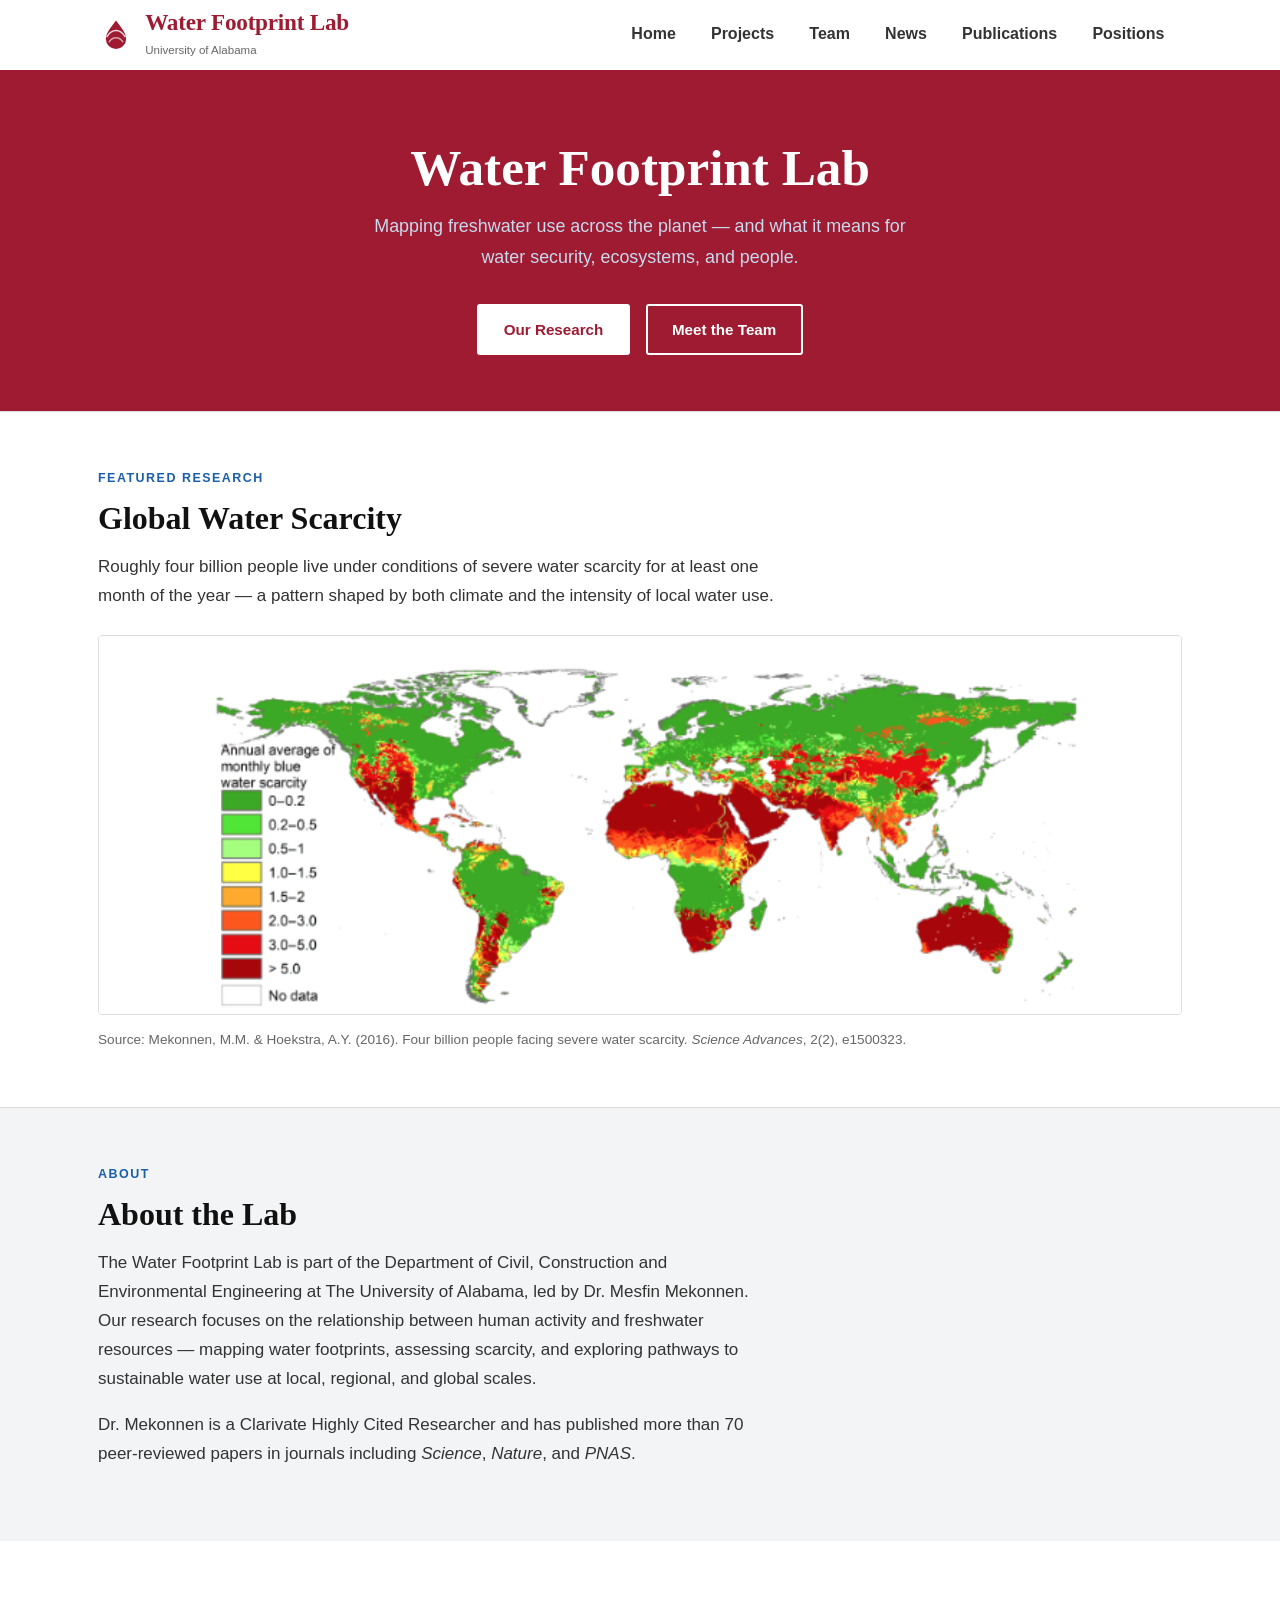
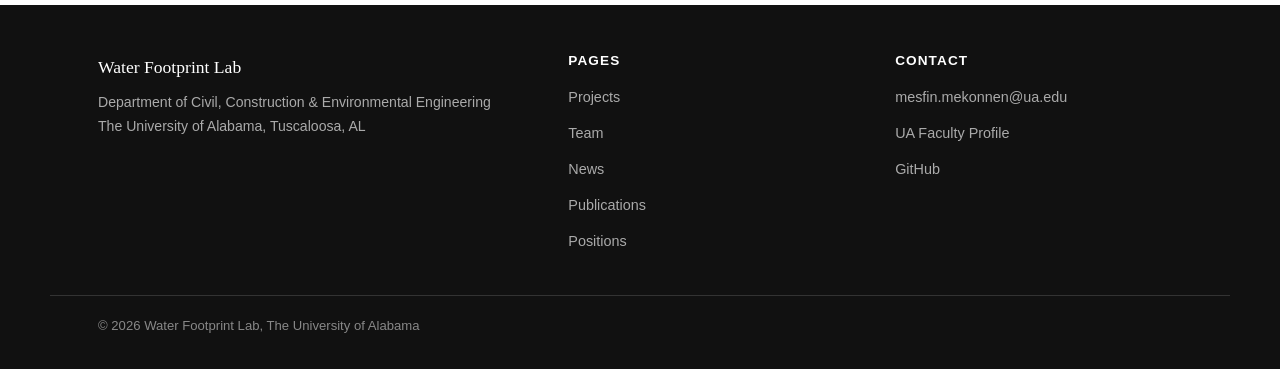
==== index.html @ a0dd7ccc "Redesign: white theme, clean layout" ====
<!doctype html>
<html lang="en">
<head>
<meta charset="UTF-8">
<meta name="viewport" content="width=device-width, initial-scale=1.0">
<title>Water Footprint Lab — University of Alabama</title>
<meta name="description" content="The Water Footprint Lab at the University of Alabama studies global water footprints, water scarcity, and the food-energy-water nexus, led by Dr. Mesfin Mekonnen.">
<link rel="icon" href="assets/img/favicon.svg" type="image/svg+xml">
<link rel="stylesheet" href="css/style.css">
</head>
<body>

<header class="site-header">
  <div class="nav">
    <a class="brand" href="index.html">
      <svg class="brand-mark" viewBox="0 0 64 64" xmlns="http://www.w3.org/2000/svg">
        <path d="M32 6c9 12 18 22 18 33a18 18 0 1 1-36 0c0-11 9-21 18-33Z" fill="#9E1B32"/>
        <path d="M16 35c4-7 9-11 16-11s12 4 16 11" fill="none" stroke="#FFFFFF" stroke-width="2.5" stroke-linecap="round" opacity="0.85"/>
        <path d="M20 44c3-4.5 7-7 12-7s9 2.5 12 7" fill="none" stroke="#FFFFFF" stroke-width="2.5" stroke-linecap="round" opacity="0.6"/>
      </svg>
      <span>
        <span class="brand-name">Water Footprint Lab</span>
        <span class="brand-sub">University of Alabama</span>
      </span>
    </a>
    <button class="nav-toggle" aria-label="Toggle navigation">
      <svg viewBox="0 0 24 24" fill="none" stroke="currentColor" stroke-width="2"><path d="M4 7h16M4 12h16M4 17h16"/></svg>
    </button>
    <ul class="nav-links">
      <li><a href="index.html">Home</a></li>
      <li><a href="projects.html">Projects</a></li>
      <li><a href="team.html">Team</a></li>
      <li><a href="news.html">News</a></li>
      <li><a href="publications.html">Publications</a></li>
      <li><a href="positions.html">Positions</a></li>
    </ul>
  </div>
</header>

<main>

  <!-- HERO -->
  <section class="hero">
    <div class="wrap" style="text-align:center;">
      <h1>Water Footprint Lab</h1>
      <p>Mapping freshwater use across the planet — and what it means for water security, ecosystems, and people.</p>
      <div class="hero-btns">
        <a class="btn" href="projects.html">Our Research</a>
        <a class="btn btn-outline" href="team.html">Meet the Team</a>
      </div>
    </div>
  </section>

  <!-- FEATURED FIGURE -->
  <section class="section">
    <div class="wrap">
      <span class="section-label">Featured Research</span>
      <h2>Global Water Scarcity</h2>
      <p>Roughly four billion people live under conditions of severe water scarcity for at least one month of the year — a pattern shaped by both climate and the intensity of local water use.</p>
      <figure style="margin-top:1.5rem;">
        <img src="assets/img/water-scarcity-map.png" alt="World map of annual average monthly blue water scarcity, showing severe scarcity concentrated in the Middle East, South Asia, North Africa, and parts of the western United States, Australia, and China." style="width:100%; height:auto; border:1px solid var(--border); border-radius:4px;">
        <figcaption style="margin-top:0.8rem; font-size:0.85rem; color:var(--gray-mid);">
          Source: Mekonnen, M.M. &amp; Hoekstra, A.Y. (2016). Four billion people facing severe water scarcity. <em>Science Advances</em>, 2(2), e1500323.
        </figcaption>
      </figure>
    </div>
  </section>

  <!-- ABOUT THE LAB -->
  <section class="section section--shaded">
    <div class="wrap">
      <span class="section-label">About</span>
      <h2>About the Lab</h2>
      <p>The Water Footprint Lab is part of the Department of Civil, Construction and Environmental Engineering at The University of Alabama, led by Dr. Mesfin Mekonnen. Our research focuses on the relationship between human activity and freshwater resources — mapping water footprints, assessing scarcity, and exploring pathways to sustainable water use at local, regional, and global scales.</p>
      <p>Dr. Mekonnen is a Clarivate Highly Cited Researcher and has published more than 70 peer-reviewed papers in journals including <em>Science</em>, <em>Nature</em>, and <em>PNAS</em>.</p>
    </div>
  </section>

</main>

<footer class="site-footer">
  <div class="footer-inner">
    <div>
      <span class="footer-name">Water Footprint Lab</span>
      <p>Department of Civil, Construction & Environmental Engineering<br>The University of Alabama, Tuscaloosa, AL</p>
    </div>
    <div>
      <h4>Pages</h4>
      <ul class="footer-links">
        <li><a href="projects.html">Projects</a></li>
        <li><a href="team.html">Team</a></li>
        <li><a href="news.html">News</a></li>
        <li><a href="publications.html">Publications</a></li>
        <li><a href="positions.html">Positions</a></li>
      </ul>
    </div>
    <div>
      <h4>Contact</h4>
      <ul class="footer-links">
        <li><a href="mailto:mesfin.mekonnen@ua.edu">mesfin.mekonnen@ua.edu</a></li>
        <li><a href="https://eng.ua.edu/eng-directory/dr-mesfin-mekonnen/" target="_blank" rel="noopener">UA Faculty Profile</a></li>
        <li><a href="https://github.com/WaterFootPrint-lab" target="_blank" rel="noopener">GitHub</a></li>
      </ul>
    </div>
  </div>
  <div class="footer-bottom">© <span id="yr"></span> Water Footprint Lab, The University of Alabama</div>
</footer>

<script src="js/main.js"></script>
<script>document.getElementById('yr').textContent = new Date().getFullYear();</script>
</body>
</html>
---- css/style.css ----
/* =========================================================================
   Water Footprint Lab — Clean Academic Theme
   White background, black/blue text, single-column layout
   ========================================================================= */

:root {
  --crimson:       #9E1B32;   /* University of Alabama crimson */
  --crimson-dark:  #7A1526;
  --crimson-light: #FBEAEC;
  --blue:       #1A5FA8;
  --blue-dark:  #124080;
  --blue-light: #EBF2FA;
  --black:      #111111;
  --gray-dark:  #333333;
  --gray-mid:   #666666;
  --gray-light: #F2F4F6;
  --border:     #DDDDDD;
  --white:      #FFFFFF;

  --font-head: "Georgia", "Times New Roman", serif;
  --font-body: "Arial", "Helvetica Neue", Helvetica, sans-serif;
  --font-mono: "Courier New", Courier, monospace;

  --maxw: 1180px;
  --maxw-narrow: 860px;
  --pad:  clamp(1.25rem, 4vw, 3rem);
}

/* =========================================================================
   Reset & Base
   ========================================================================= */
*, *::before, *::after { box-sizing: border-box; margin: 0; padding: 0; }
html { scroll-behavior: smooth; }
body {
  background: var(--white);
  color: var(--black);
  font-family: var(--font-body);
  font-size: 17px;
  line-height: 1.7;
  -webkit-font-smoothing: antialiased;
}
img { max-width: 100%; display: block; }
ul, ol { padding-left: 1.4em; }
a { color: var(--blue); }
a:hover { color: var(--blue-dark); }

h1, h2, h3, h4 {
  font-family: var(--font-head);
  color: var(--black);
  line-height: 1.2;
  font-weight: bold;
}
h1 { font-size: clamp(2rem, 4.5vw, 3rem); margin-bottom: 0.6em; }
h2 { font-size: clamp(1.5rem, 3vw, 2rem); margin-bottom: 0.5em; }
h3 { font-size: 1.2rem; margin-bottom: 0.4em; }
p  { margin-bottom: 1em; max-width: 72ch; color: var(--gray-dark); }

/* =========================================================================
   Layout
   ========================================================================= */
.wrap {
  max-width: var(--maxw);
  margin: 0 auto;
  padding-left: var(--pad);
  padding-right: var(--pad);
}
.wrap--narrow {
  max-width: var(--maxw-narrow);
}

.section {
  padding: 3.5rem 0;
  border-top: 1px solid var(--border);
}
.section:first-of-type { border-top: none; }

.section--shaded { background: var(--gray-light); }

/* =========================================================================
   Navigation
   ========================================================================= */
.site-header {
  background: var(--white);
  border-bottom: 3px solid var(--crimson);
  position: sticky;
  top: 0;
  z-index: 100;
}

.nav {
  max-width: var(--maxw);
  margin: 0 auto;
  padding: 0 var(--pad);
  display: flex;
  align-items: center;
  justify-content: space-between;
  min-height: 70px;
}

.brand {
  display: flex;
  align-items: center;
  gap: 0.7rem;
  text-decoration: none;
}
.brand-mark { width: 36px; height: 36px; flex-shrink: 0; }
.brand-name {
  font-family: var(--font-head);
  font-size: 1.45rem;
  font-weight: bold;
  color: var(--crimson);
  letter-spacing: -0.01em;
  line-height: 1.1;
}
.brand-sub {
  font-family: var(--font-body);
  font-size: 0.72rem;
  color: var(--gray-mid);
  display: block;
  margin-top: 1px;
}

.nav-links {
  display: flex;
  gap: 0;
  list-style: none;
  padding: 0;
}
.nav-links a {
  display: block;
  padding: 0.55rem 1.1rem;
  font-family: var(--font-body);
  font-size: 1rem;
  font-weight: bold;
  color: var(--gray-dark);
  text-decoration: none;
  border-bottom: 3px solid transparent;
  transition: color 0.15s, border-color 0.15s;
}
.nav-links a:hover,
.nav-links a.active {
  color: var(--crimson);
  border-bottom-color: var(--crimson);
}

.nav-toggle {
  display: none;
  background: none;
  border: none;
  cursor: pointer;
  padding: 0.4rem;
}
.nav-toggle svg { width: 26px; height: 26px; }

@media (max-width: 760px) {
  .nav-toggle { display: block; }
  .nav-links {
    display: none;
    position: absolute;
    top: 100%;
    left: 0; right: 0;
    background: var(--white);
    border-bottom: 3px solid var(--crimson);
    flex-direction: column;
    padding: 0.5rem 0 1rem;
  }
  .nav-links.open { display: flex; }
  .nav-links a { border-bottom: 1px solid var(--border); border-left: none; padding: 0.75rem var(--pad); }
  .nav-links a:last-child { border-bottom: none; }
}

/* =========================================================================
   Hero
   ========================================================================= */
.hero {
  background: var(--crimson);
  color: var(--white);
  padding: 4rem 0 3.5rem;
  text-align: center;
}
.hero h1 {
  color: var(--white);
  font-size: clamp(2rem, 5vw, 3.2rem);
  margin-bottom: 0.8rem;
}
.hero p {
  color: #C8DAEE;
  font-size: 1.12rem;
  max-width: 58ch;
  margin: 0 auto 2rem;
}
.hero-btns {
  display: flex;
  gap: 1rem;
  justify-content: center;
  flex-wrap: wrap;
}

/* =========================================================================
   Buttons
   ========================================================================= */
.btn {
  display: inline-block;
  padding: 0.7em 1.6em;
  font-family: var(--font-body);
  font-size: 0.95rem;
  font-weight: bold;
  border-radius: 3px;
  text-decoration: none;
  cursor: pointer;
  border: 2px solid var(--white);
  background: var(--white);
  color: var(--crimson);
  transition: background 0.15s, color 0.15s;
}
.btn:hover { background: var(--crimson-light); color: var(--crimson-dark); }

.btn-outline {
  background: transparent;
  color: var(--white);
  border: 2px solid var(--white);
}
.btn-outline:hover { background: var(--white); color: var(--blue-dark); }

.btn-blue {
  background: var(--crimson);
  color: var(--white);
  border: 2px solid var(--crimson);
}
.btn-blue:hover { background: var(--crimson-dark); border-color: var(--crimson-dark); }

/* =========================================================================
   Page header (inner pages)
   ========================================================================= */
.page-hero {
  background: var(--crimson);
  color: var(--white);
  padding: 2.8rem 0 2.4rem;
}
.page-hero h1 { color: var(--white); font-size: clamp(1.8rem, 4vw, 2.6rem); margin-bottom: 0.3rem; }
.page-hero p  { color: #C8DAEE; margin: 0; font-size: 1.05rem; }

/* =========================================================================
   Section label
   ========================================================================= */
.section-label {
  font-family: var(--font-body);
  font-size: 0.78rem;
  font-weight: bold;
  text-transform: uppercase;
  letter-spacing: 0.12em;
  color: var(--blue);
  margin-bottom: 0.6rem;
  display: block;
}

/* =========================================================================
   PI / Team
   ========================================================================= */
.pi-block {
  display: grid;
  grid-template-columns: 200px 1fr;
  gap: 2.5rem;
  align-items: start;
}
@media (max-width: 640px) {
  .pi-block { grid-template-columns: 1fr; }
  .pi-photo { max-width: 180px; }
}
.pi-photo {
  width: 100%;
  aspect-ratio: 1;
  border-radius: 4px;
  overflow: hidden;
  border: 1px solid var(--border);
  background: var(--gray-light);
}
.pi-photo img { width: 100%; height: 100%; object-fit: cover; }

.pi-creds {
  list-style: none;
  padding: 0;
  margin-top: 1rem;
  padding-top: 1rem;
  border-top: 1px solid var(--border);
  font-size: 0.88rem;
  color: var(--gray-mid);
}
.pi-creds li { margin-bottom: 0.35rem; }

.pi-links { display: flex; gap: 0.8rem; flex-wrap: wrap; margin-top: 1rem; }
.pi-links a {
  font-size: 0.9rem;
  font-weight: bold;
  color: var(--blue);
  text-decoration: none;
  border: 1px solid var(--blue);
  padding: 0.3em 0.8em;
  border-radius: 3px;
}
.pi-links a:hover { background: var(--blue); color: var(--white); }

/* Student cards */
.student-list { display: flex; flex-direction: column; gap: 0; }
.student-item {
  display: grid;
  grid-template-columns: 80px 1fr;
  gap: 1.4rem;
  padding: 1.5rem 0;
  border-bottom: 1px solid var(--border);
  align-items: start;
}
.student-item:last-child { border-bottom: none; }
.student-avatar {
  width: 80px; height: 80px;
  border-radius: 50%;
  border: 1px solid var(--border);
  overflow: hidden;
  background: var(--gray-light);
  flex-shrink: 0;
}
.student-avatar img { width: 100%; height: 100%; object-fit: cover; }
.student-name { font-size: 1.1rem; font-weight: bold; color: var(--black); margin-bottom: 0.15rem; }
.student-role { font-size: 0.85rem; color: var(--blue); font-weight: bold; margin-bottom: 0.3rem; }
.student-focus { font-size: 0.95rem; color: var(--gray-dark); margin: 0; }
.student-links { margin-top: 0.5rem; display: flex; gap: 0.8rem; }
.student-links a { font-size: 0.85rem; color: var(--blue); }

/* =========================================================================
   Projects
   ========================================================================= */
.project-list { display: flex; flex-direction: column; gap: 0; }
.project-item {
  padding: 1.8rem 0;
  border-bottom: 1px solid var(--border);
}
.project-item:last-child { border-bottom: none; }
.project-item h3 { color: var(--blue-dark); font-size: 1.15rem; margin-bottom: 0.3rem; }
.project-item p  { color: var(--gray-dark); margin-bottom: 0.5rem; }
.project-tags { display: flex; gap: 0.5rem; flex-wrap: wrap; }
.tag {
  font-size: 0.75rem;
  font-weight: bold;
  text-transform: uppercase;
  letter-spacing: 0.04em;
  background: var(--blue-light);
  color: var(--blue-dark);
  padding: 0.25em 0.65em;
  border-radius: 2px;
}

/* =========================================================================
   News
   ========================================================================= */
.news-list { display: flex; flex-direction: column; gap: 0; }
.news-item {
  padding: 1.8rem 0;
  border-bottom: 1px solid var(--border);
}
.news-item:last-child { border-bottom: none; }
.news-date {
  font-size: 0.82rem;
  font-family: var(--font-mono);
  color: var(--gray-mid);
  margin-bottom: 0.4rem;
}
.news-item h3 { font-size: 1.1rem; color: var(--black); margin-bottom: 0.3rem; }
.news-item h3 a { color: var(--blue-dark); text-decoration: none; }
.news-item h3 a:hover { text-decoration: underline; }
.news-item p  { color: var(--gray-dark); margin-bottom: 0.4rem; }
.news-tag {
  display: inline-block;
  font-size: 0.73rem;
  font-weight: bold;
  text-transform: uppercase;
  background: var(--blue-light);
  color: var(--blue-dark);
  padding: 0.2em 0.55em;
  border-radius: 2px;
}

/* =========================================================================
   Publications
   ========================================================================= */
.pub-list { display: flex; flex-direction: column; gap: 0; }
.pub-item {
  display: grid;
  grid-template-columns: 56px 1fr;
  gap: 1.4rem;
  padding: 1.6rem 0;
  border-bottom: 1px solid var(--border);
}
.pub-item:last-child { border-bottom: none; }
.pub-year {
  font-family: var(--font-mono);
  font-size: 0.9rem;
  font-weight: bold;
  color: var(--blue);
  padding-top: 0.15rem;
}
.pub-title { font-weight: bold; color: var(--black); display: block; margin-bottom: 0.25rem; font-size: 1rem; }
.pub-meta  { font-size: 0.9rem; color: var(--gray-mid); margin-bottom: 0.35rem; }
.pub-meta em { font-style: italic; }
.pub-link  { font-size: 0.88rem; color: var(--blue); }
@media (max-width: 540px) {
  .pub-item { grid-template-columns: 1fr; gap: 0.3rem; }
}

/* Filter buttons */
.filter-row { display: flex; gap: 0.5rem; flex-wrap: wrap; margin-bottom: 2rem; }
.filter-btn {
  font-size: 0.82rem;
  font-weight: bold;
  padding: 0.4em 1em;
  border: 1px solid var(--border);
  background: var(--white);
  color: var(--gray-mid);
  border-radius: 20px;
  cursor: pointer;
  transition: all 0.15s;
}
.filter-btn:hover  { border-color: var(--blue); color: var(--blue); }
.filter-btn.active { background: var(--blue); border-color: var(--blue); color: var(--white); }

/* =========================================================================
   Positions
   ========================================================================= */
.position-item {
  padding: 1.8rem;
  border: 1px solid var(--border);
  border-radius: 4px;
  margin-bottom: 1.2rem;
  background: var(--white);
}
.position-head { display: flex; justify-content: space-between; align-items: flex-start; gap: 1rem; flex-wrap: wrap; margin-bottom: 0.5rem; }
.position-head h3 { color: var(--blue-dark); margin: 0; font-size: 1.1rem; }
.status-badge {
  font-size: 0.75rem;
  font-weight: bold;
  text-transform: uppercase;
  letter-spacing: 0.05em;
  padding: 0.3em 0.8em;
  border-radius: 20px;
  white-space: nowrap;
}
.status-badge.open   { background: #E6F4EA; color: #2E7D32; }
.status-badge.closed { background: var(--gray-light); color: var(--gray-mid); }
.position-meta { font-size: 0.85rem; color: var(--gray-mid); margin-bottom: 0.8rem; }
.position-item p { color: var(--gray-dark); font-size: 0.97rem; margin-bottom: 1rem; }

/* =========================================================================
   Quick-links grid (home page)
   ========================================================================= */
.quicklinks {
  display: grid;
  grid-template-columns: repeat(3, 1fr);
  gap: 1rem;
}
@media (max-width: 640px) { .quicklinks { grid-template-columns: 1fr 1fr; } }
.quicklink-card {
  display: block;
  padding: 1.4rem 1.2rem;
  border: 1px solid var(--border);
  border-radius: 4px;
  text-decoration: none;
  color: var(--black);
  background: var(--white);
  transition: border-color 0.15s, background 0.15s;
}
.quicklink-card:hover { border-color: var(--blue); background: var(--blue-light); color: var(--black); }
.quicklink-card strong { display: block; font-size: 1rem; color: var(--blue-dark); margin-bottom: 0.25rem; }
.quicklink-card span  { font-size: 0.88rem; color: var(--gray-mid); }

/* =========================================================================
   Research questions (home)
   ========================================================================= */
.questions { display: flex; flex-direction: column; gap: 0; }
.question-item { padding: 1.2rem 0; border-bottom: 1px solid var(--border); }
.question-item:last-child { border-bottom: none; }
.question-num { font-size: 0.8rem; font-weight: bold; color: var(--blue); letter-spacing: 0.08em; display: block; margin-bottom: 0.2rem; }
.question-item h3 { font-size: 1rem; color: var(--black); margin-bottom: 0.2rem; }
.question-item p  { font-size: 0.95rem; color: var(--gray-mid); margin: 0; }

/* =========================================================================
   Footer
   ========================================================================= */
.site-footer {
  background: var(--black);
  color: #CCCCCC;
  padding: 3rem 0 2rem;
  margin-top: 4rem;
}
.footer-inner {
  max-width: var(--maxw);
  margin: 0 auto;
  padding: 0 var(--pad);
  display: grid;
  grid-template-columns: 1.5fr 1fr 1fr;
  gap: 2.5rem;
}
@media (max-width: 640px) { .footer-inner { grid-template-columns: 1fr; gap: 2rem; } }
.site-footer h4 { color: var(--white); font-size: 0.85rem; text-transform: uppercase; letter-spacing: 0.08em; margin-bottom: 0.8rem; font-family: var(--font-body); }
.footer-name { color: var(--white); font-family: var(--font-head); font-size: 1.1rem; margin-bottom: 0.5rem; display: block; }
.site-footer p { color: #AAAAAA; font-size: 0.88rem; }
.footer-links { list-style: none; padding: 0; }
.footer-links li { margin-bottom: 0.45rem; }
.footer-links a { color: #AAAAAA; text-decoration: none; font-size: 0.9rem; }
.footer-links a:hover { color: var(--white); }
.footer-bottom {
  max-width: var(--maxw);
  margin: 2rem auto 0;
  padding: 1.2rem var(--pad) 0;
  border-top: 1px solid #333;
  font-size: 0.82rem;
  color: #888;
}

/* =========================================================================
   Utility / State
   ========================================================================= */
.state-msg { color: var(--gray-mid); font-size: 0.9rem; padding: 1rem 0; }
.divider { border: none; border-top: 1px solid var(--border); margin: 2.5rem 0; }
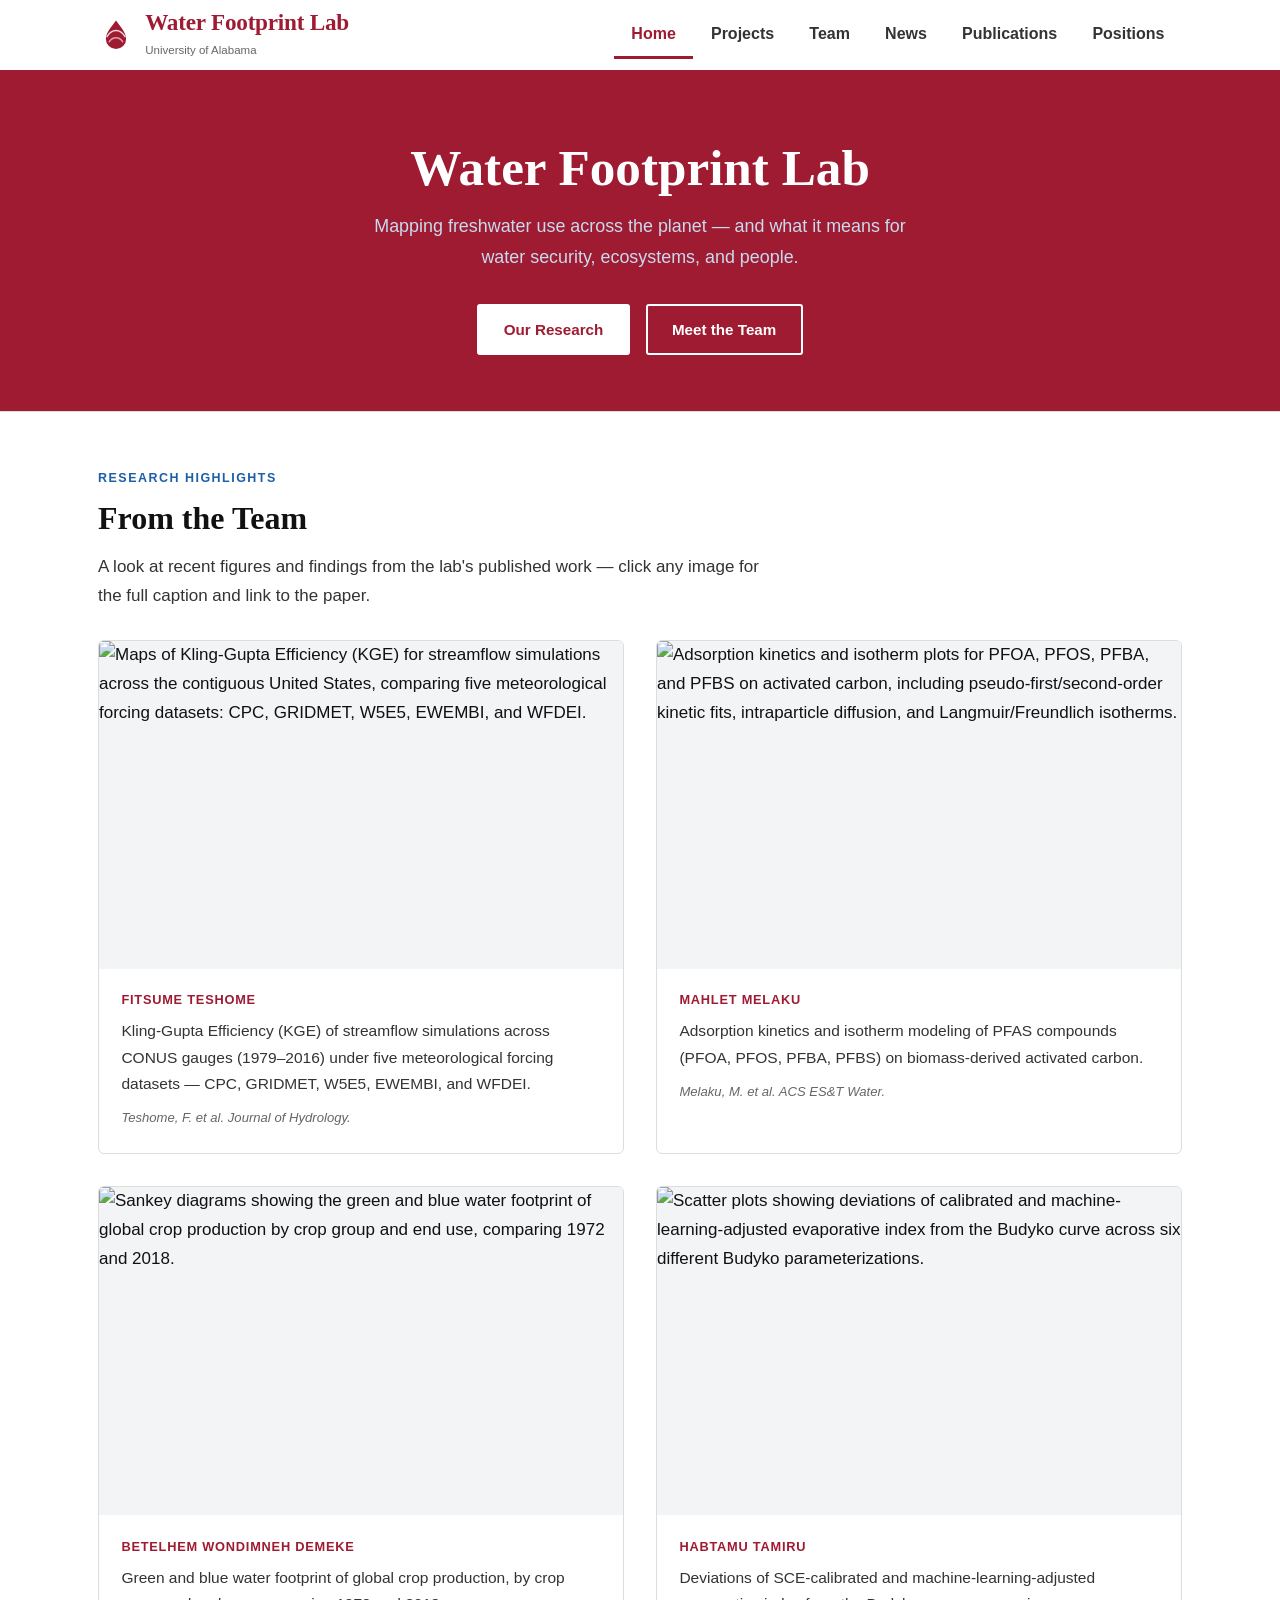
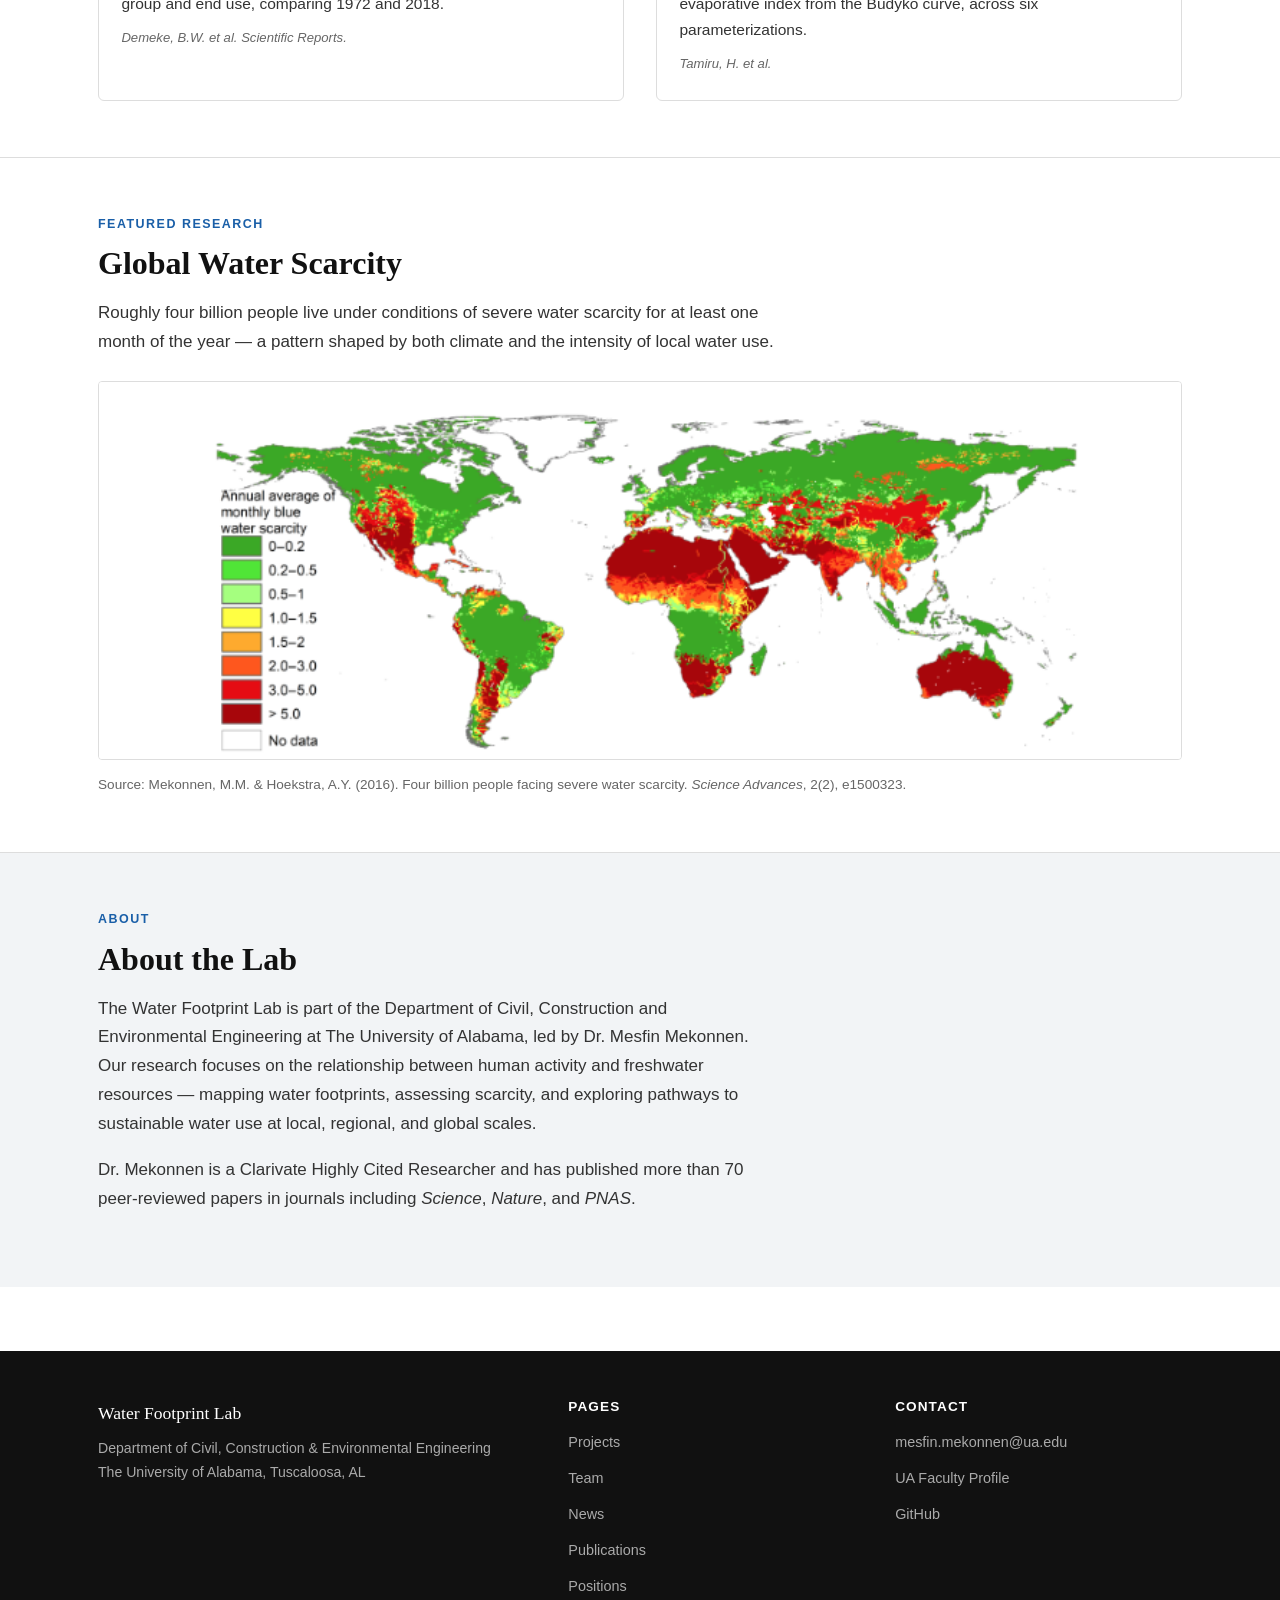
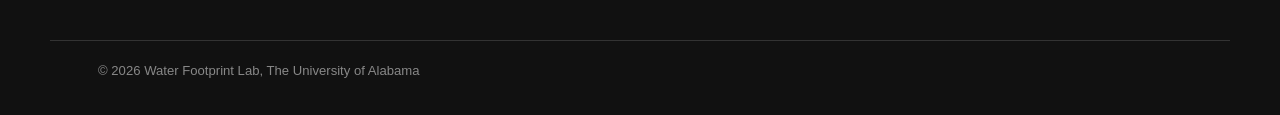
==== commit d669c0b5: "Rename team photos to full names, enlarge photo frames" ====
--- a/index.html
+++ b/index.html
@@ -47,6 +47,18 @@
       <div class="hero-btns">
         <a class="btn" href="projects.html">Our Research</a>
         <a class="btn btn-outline" href="team.html">Meet the Team</a>
+      </div>
+    </div>
+  </section>
+
+  <!-- RESEARCH HIGHLIGHTS GALLERY -->
+  <section class="section">
+    <div class="wrap">
+      <span class="section-label">Research Highlights</span>
+      <h2>From the Team</h2>
+      <p>A look at recent figures and findings from the lab's published work — click any image for the full caption and link to the paper.</p>
+      <div class="highlights-grid" id="highlights-grid" style="margin-top:1.8rem;">
+        <p class="state-msg">Loading highlights…</p>
       </div>
     </div>
   </section>
@@ -107,6 +119,9 @@
 </footer>
 
 <script src="js/main.js"></script>
-<script>document.getElementById('yr').textContent = new Date().getFullYear();</script>
+<script>
+  document.getElementById('yr').textContent = new Date().getFullYear();
+  renderHighlights('#highlights-grid');
+</script>
 </body>
 </html>
--- a/css/style.css
+++ b/css/style.css
@@ -259,18 +259,18 @@
    ========================================================================= */
 .pi-block {
   display: grid;
-  grid-template-columns: 200px 1fr;
-  gap: 2.5rem;
+  grid-template-columns: 320px 1fr;
+  gap: 3rem;
   align-items: start;
 }
-@media (max-width: 640px) {
+@media (max-width: 700px) {
   .pi-block { grid-template-columns: 1fr; }
-  .pi-photo { max-width: 180px; }
+  .pi-photo { max-width: 280px; margin: 0 auto; }
 }
 .pi-photo {
   width: 100%;
   aspect-ratio: 1;
-  border-radius: 4px;
+  border-radius: 6px;
   overflow: hidden;
   border: 1px solid var(--border);
   background: var(--gray-light);
@@ -300,31 +300,104 @@
 }
 .pi-links a:hover { background: var(--blue); color: var(--white); }
 
-/* Student cards */
-.student-list { display: flex; flex-direction: column; gap: 0; }
-.student-item {
+/* Student grid — circular photo style */
+.team-grid {
   display: grid;
-  grid-template-columns: 80px 1fr;
-  gap: 1.4rem;
-  padding: 1.5rem 0;
-  border-bottom: 1px solid var(--border);
-  align-items: start;
-}
-.student-item:last-child { border-bottom: none; }
-.student-avatar {
-  width: 80px; height: 80px;
+  grid-template-columns: repeat(3, 1fr);
+  gap: 2.4rem 1.5rem;
+  text-align: center;
+}
+@media (max-width: 760px) { .team-grid { grid-template-columns: repeat(2, 1fr); } }
+@media (max-width: 480px) { .team-grid { grid-template-columns: 1fr; } }
+
+.team-card {
+  display: flex;
+  flex-direction: column;
+  align-items: center;
+  cursor: pointer;
+}
+.team-card-photo {
+  width: 190px;
+  height: 190px;
   border-radius: 50%;
-  border: 1px solid var(--border);
   overflow: hidden;
   background: var(--gray-light);
-  flex-shrink: 0;
-}
-.student-avatar img { width: 100%; height: 100%; object-fit: cover; }
-.student-name { font-size: 1.1rem; font-weight: bold; color: var(--black); margin-bottom: 0.15rem; }
-.student-role { font-size: 0.85rem; color: var(--blue); font-weight: bold; margin-bottom: 0.3rem; }
-.student-focus { font-size: 0.95rem; color: var(--gray-dark); margin: 0; }
-.student-links { margin-top: 0.5rem; display: flex; gap: 0.8rem; }
-.student-links a { font-size: 0.85rem; color: var(--blue); }
+  border: 1px solid var(--border);
+  margin-bottom: 0.9rem;
+}
+.team-card-photo img { width: 100%; height: 100%; object-fit: cover; }
+.team-card-name {
+  font-size: 1.05rem;
+  font-weight: bold;
+  color: var(--crimson);
+  margin-bottom: 0.15rem;
+}
+.team-card:hover .team-card-name { text-decoration: underline; }
+.team-card-role { font-size: 0.88rem; color: var(--gray-mid); margin-bottom: 0.6rem; }
+.team-card-icons { display: flex; gap: 0.7rem; justify-content: center; }
+.team-card-icons a, .team-card-icons span {
+  display: inline-flex;
+  align-items: center;
+  justify-content: center;
+  width: 28px; height: 28px;
+  border-radius: 50%;
+  background: var(--crimson);
+  color: var(--white);
+}
+.team-card-icons a svg, .team-card-icons span svg { width: 14px; height: 14px; }
+.team-card-icons a:hover { background: var(--crimson-dark); }
+
+/* Modal (research focus detail) */
+.modal-overlay {
+  display: none;
+  position: fixed;
+  inset: 0;
+  background: rgba(17,17,17,0.6);
+  z-index: 1000;
+  align-items: center;
+  justify-content: center;
+  padding: 1.5rem;
+}
+.modal-overlay.open { display: flex; }
+.modal-box {
+  background: var(--white);
+  border-radius: 6px;
+  max-width: 520px;
+  width: 100%;
+  max-height: 86vh;
+  overflow-y: auto;
+  padding: 2rem;
+  position: relative;
+}
+.modal-close {
+  position: absolute;
+  top: 0.9rem;
+  right: 1rem;
+  background: none;
+  border: none;
+  font-size: 1.6rem;
+  line-height: 1;
+  color: var(--gray-mid);
+  cursor: pointer;
+}
+.modal-close:hover { color: var(--crimson); }
+.modal-photo {
+  width: 150px; height: 150px;
+  border-radius: 50%;
+  overflow: hidden;
+  margin: 0 auto 1.2rem;
+  border: 1px solid var(--border);
+}
+.modal-photo img { width: 100%; height: 100%; object-fit: cover; }
+.modal-box h3 { text-align: center; font-size: 1.3rem; margin-bottom: 0.2rem; }
+.modal-role { text-align: center; color: var(--crimson); font-weight: bold; font-size: 0.95rem; margin-bottom: 1.2rem; }
+.modal-box p { max-width: none; text-align: left; }
+.modal-links { display: flex; gap: 0.8rem; justify-content: center; margin-top: 1.2rem; }
+.modal-links a {
+  font-size: 0.88rem; font-weight: bold; color: var(--crimson);
+  border: 1px solid var(--crimson); padding: 0.35em 0.9em; border-radius: 3px; text-decoration: none;
+}
+.modal-links a:hover { background: var(--crimson); color: var(--white); }
 
 /* =========================================================================
    Projects
@@ -516,6 +589,103 @@
 }
 
 /* =========================================================================
+   Research Highlights Gallery (home page)
+   ========================================================================= */
+.highlights-grid {
+  display: grid;
+  grid-template-columns: repeat(2, 1fr);
+  gap: 2rem;
+}
+@media (max-width: 760px) { .highlights-grid { grid-template-columns: 1fr; } }
+
+.highlight-card {
+  background: var(--white);
+  border: 1px solid var(--border);
+  border-radius: 6px;
+  overflow: hidden;
+  cursor: pointer;
+  transition: box-shadow 0.2s ease, transform 0.2s ease, border-color 0.2s ease;
+}
+.highlight-card:hover {
+  box-shadow: 0 16px 32px -18px rgba(0,0,0,0.3);
+  transform: translateY(-4px);
+  border-color: var(--crimson);
+}
+.highlight-img-wrap {
+  width: 100%;
+  aspect-ratio: 16 / 10;
+  background: var(--gray-light);
+  overflow: hidden;
+}
+.highlight-img-wrap img {
+  width: 100%;
+  height: 100%;
+  object-fit: cover;
+  transition: transform 0.4s ease;
+}
+.highlight-card:hover .highlight-img-wrap img { transform: scale(1.04); }
+
+.highlight-body { padding: 1.3rem 1.4rem 1.5rem; }
+.highlight-name {
+  font-size: 0.8rem;
+  font-weight: bold;
+  text-transform: uppercase;
+  letter-spacing: 0.06em;
+  color: var(--crimson);
+  margin-bottom: 0.45rem;
+}
+.highlight-caption {
+  font-size: 0.97rem;
+  color: var(--gray-dark);
+  margin-bottom: 0.6rem;
+}
+.highlight-citation {
+  font-size: 0.82rem;
+  color: var(--gray-mid);
+  font-style: italic;
+}
+
+/* Lightbox for full-size figure viewing */
+.lightbox-overlay {
+  display: none;
+  position: fixed;
+  inset: 0;
+  background: rgba(17,17,17,0.82);
+  z-index: 1100;
+  align-items: center;
+  justify-content: center;
+  padding: 2rem 1.2rem;
+}
+.lightbox-overlay.open { display: flex; }
+.lightbox-box {
+  background: var(--white);
+  border-radius: 6px;
+  max-width: 920px;
+  width: 100%;
+  max-height: 90vh;
+  overflow-y: auto;
+  position: relative;
+}
+.lightbox-close {
+  position: absolute;
+  top: 0.8rem; right: 1rem;
+  background: rgba(255,255,255,0.9);
+  border: none;
+  border-radius: 50%;
+  width: 36px; height: 36px;
+  font-size: 1.5rem;
+  line-height: 1;
+  cursor: pointer;
+  color: var(--black);
+}
+.lightbox-close:hover { color: var(--crimson); }
+.lightbox-box img { width: 100%; height: auto; display: block; }
+.lightbox-info { padding: 1.4rem 1.6rem 1.6rem; }
+.lightbox-info .highlight-name { margin-bottom: 0.5rem; }
+.lightbox-info p { color: var(--gray-dark); margin-bottom: 0.5rem; max-width: none; }
+.lightbox-info .highlight-citation a { color: var(--blue); }
+
+/* =========================================================================
    Utility / State
    ========================================================================= */
 .state-msg { color: var(--gray-mid); font-size: 0.9rem; padding: 1rem 0; }
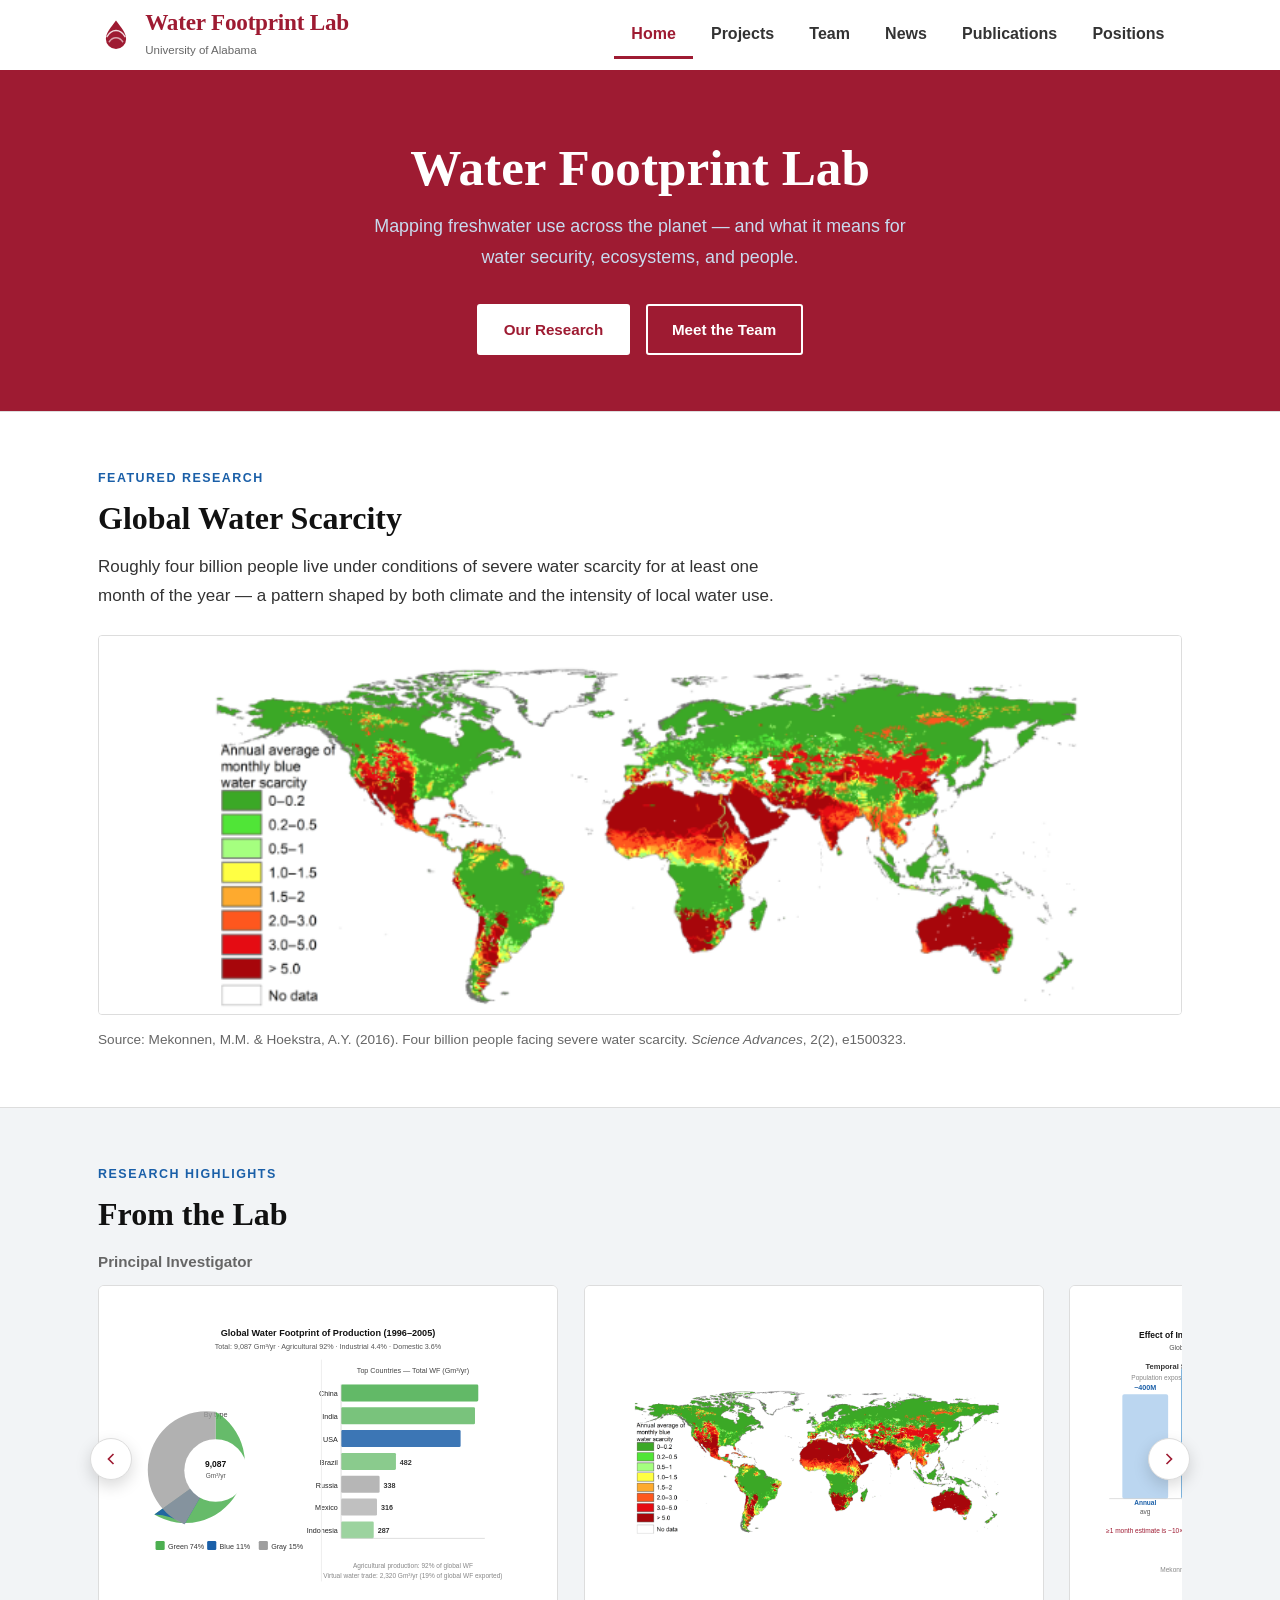
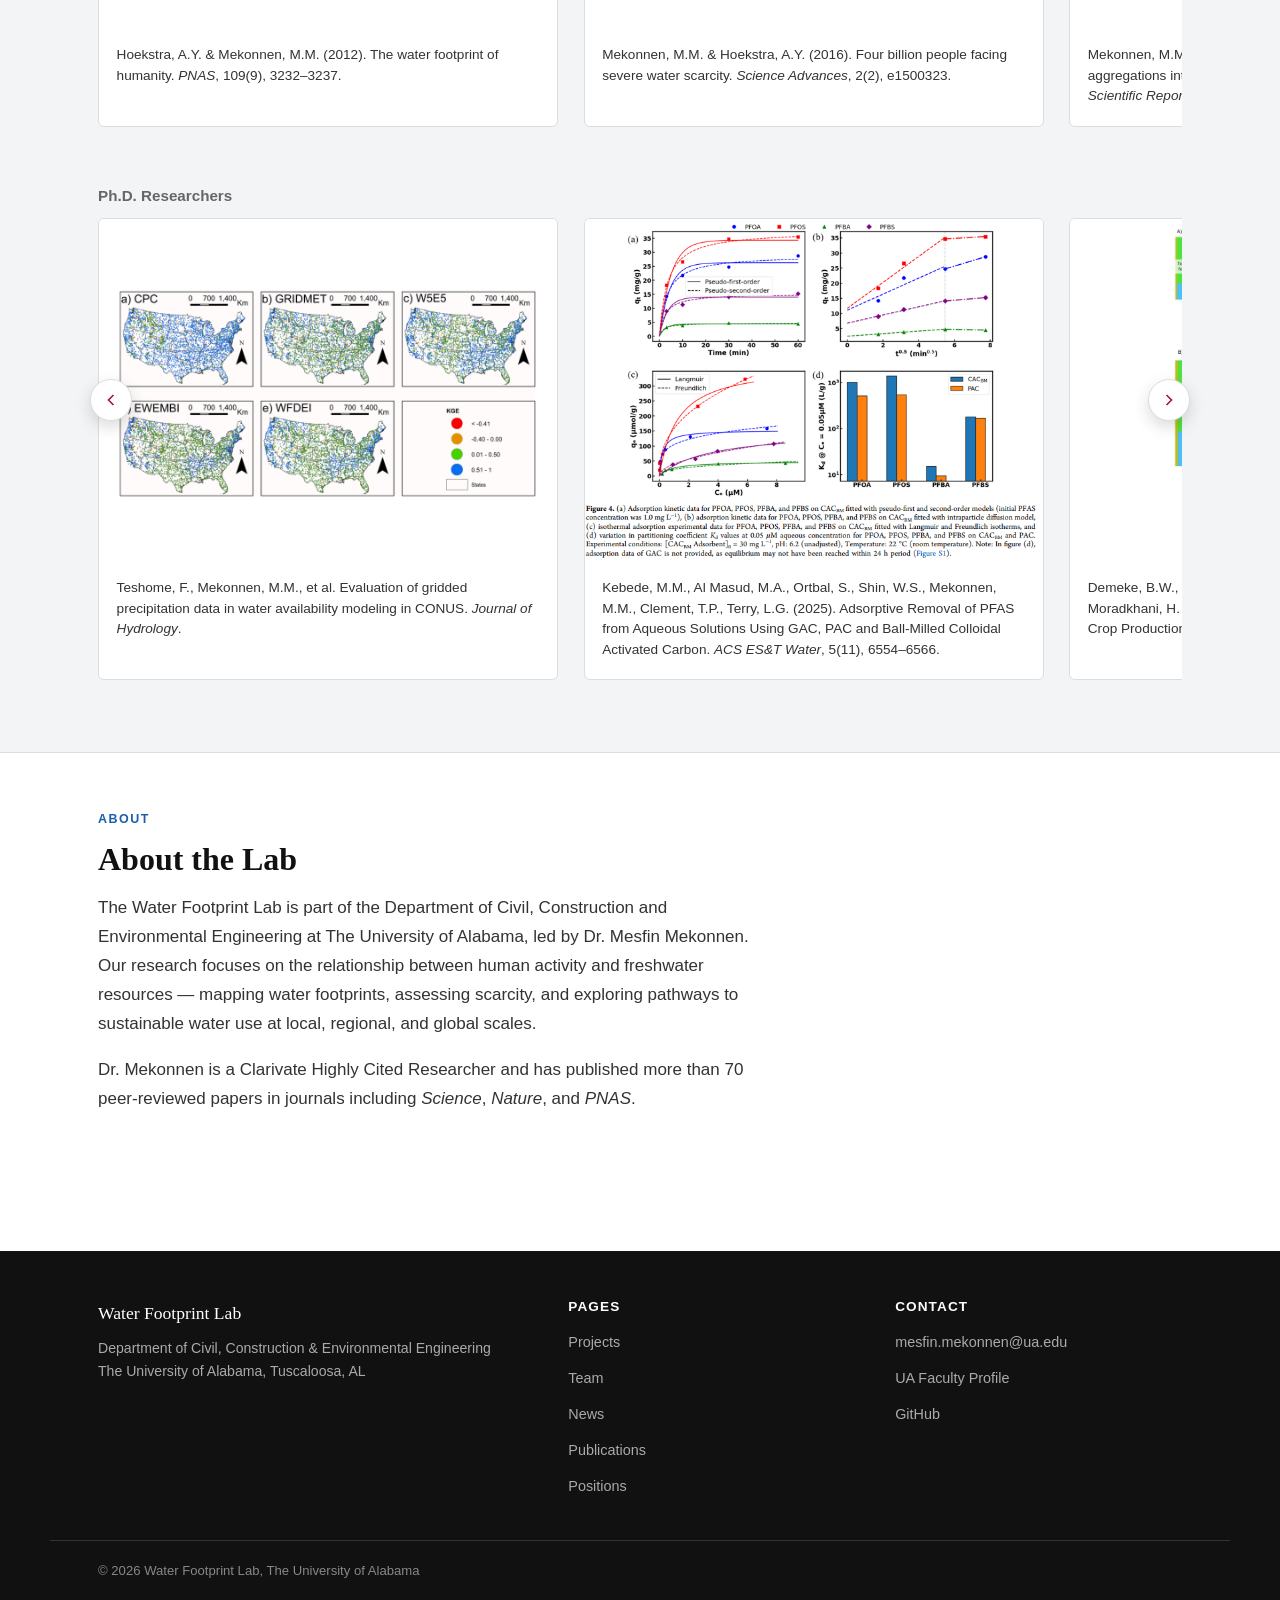
==== commit 05687e22: "Codes are updated for home sectios" ====
--- a/index.html
+++ b/index.html
@@ -51,18 +51,6 @@
     </div>
   </section>
 
-  <!-- RESEARCH HIGHLIGHTS GALLERY -->
-  <section class="section">
-    <div class="wrap">
-      <span class="section-label">Research Highlights</span>
-      <h2>From the Team</h2>
-      <p>A look at recent figures and findings from the lab's published work — click any image for the full caption and link to the paper.</p>
-      <div class="highlights-grid" id="highlights-grid" style="margin-top:1.8rem;">
-        <p class="state-msg">Loading highlights…</p>
-      </div>
-    </div>
-  </section>
-
   <!-- FEATURED FIGURE -->
   <section class="section">
     <div class="wrap">
@@ -78,8 +66,43 @@
     </div>
   </section>
 
+  <!-- RESEARCH HIGHLIGHTS GALLERY -->
+  <section class="section section--shaded">
+    <div class="wrap">
+      <span class="section-label">Research Highlights</span>
+      <h2>From the Lab</h2>
+
+      <p style="font-size:0.95rem;color:var(--gray-mid);margin-bottom:0.6rem;font-weight:bold;">Principal Investigator</p>
+      <div class="highlights-scroll-wrap" style="margin-bottom:2.5rem;">
+        <button class="gallery-arrow prev" aria-label="Scroll left">
+          <svg viewBox="0 0 24 24" fill="none" stroke="currentColor" stroke-width="2"><path d="M15 18l-6-6 6-6"/></svg>
+        </button>
+        <div class="highlights-list" id="highlights-pi">
+          <p class="state-msg">Loading…</p>
+        </div>
+        <button class="gallery-arrow next" aria-label="Scroll right">
+          <svg viewBox="0 0 24 24" fill="none" stroke="currentColor" stroke-width="2"><path d="M9 18l6-6-6-6"/></svg>
+        </button>
+      </div>
+
+      <p style="font-size:0.95rem;color:var(--gray-mid);margin-bottom:0.6rem;font-weight:bold;">Ph.D. Researchers</p>
+      <div class="highlights-scroll-wrap">
+        <button class="gallery-arrow prev" aria-label="Scroll left">
+          <svg viewBox="0 0 24 24" fill="none" stroke="currentColor" stroke-width="2"><path d="M15 18l-6-6 6-6"/></svg>
+        </button>
+        <div class="highlights-list" id="highlights-students">
+          <p class="state-msg">Loading…</p>
+        </div>
+        <button class="gallery-arrow next" aria-label="Scroll right">
+          <svg viewBox="0 0 24 24" fill="none" stroke="currentColor" stroke-width="2"><path d="M9 18l6-6-6-6"/></svg>
+        </button>
+      </div>
+
+    </div>
+  </section>
+
   <!-- ABOUT THE LAB -->
-  <section class="section section--shaded">
+  <section class="section">
     <div class="wrap">
       <span class="section-label">About</span>
       <h2>About the Lab</h2>
@@ -121,7 +144,8 @@
 <script src="js/main.js"></script>
 <script>
   document.getElementById('yr').textContent = new Date().getFullYear();
-  renderHighlights('#highlights-grid');
+  renderHighlights('#highlights-pi', 'pi');
+  renderHighlights('#highlights-students', 'student');
 </script>
 </body>
 </html>
--- a/css/style.css
+++ b/css/style.css
@@ -589,16 +589,30 @@
 }
 
 /* =========================================================================
-   Research Highlights Gallery (home page)
-   ========================================================================= */
-.highlights-grid {
-  display: grid;
-  grid-template-columns: repeat(2, 1fr);
-  gap: 2rem;
-}
-@media (max-width: 760px) { .highlights-grid { grid-template-columns: 1fr; } }
+   Research Highlights Gallery (home page) — horizontal scroll
+   ========================================================================= */
+.highlights-scroll-wrap {
+  position: relative;
+}
+.highlights-list {
+  display: flex;
+  gap: 1.6rem;
+  overflow-x: auto;
+  scroll-snap-type: x mandatory;
+  scroll-behavior: smooth;
+  padding-bottom: 1rem;
+  -webkit-overflow-scrolling: touch;
+}
+.highlights-list::-webkit-scrollbar { height: 8px; }
+.highlights-list::-webkit-scrollbar-track { background: var(--gray-light); border-radius: 4px; }
+.highlights-list::-webkit-scrollbar-thumb { background: var(--border); border-radius: 4px; }
+.highlights-list::-webkit-scrollbar-thumb:hover { background: var(--crimson); }
 
 .highlight-card {
+  flex: 0 0 460px;
+  scroll-snap-align: start;
+  display: flex;
+  flex-direction: column;
   background: var(--white);
   border: 1px solid var(--border);
   border-radius: 6px;
@@ -611,39 +625,54 @@
   transform: translateY(-4px);
   border-color: var(--crimson);
 }
+@media (max-width: 480px) { .highlight-card { flex-basis: 86vw; } }
+
 .highlight-img-wrap {
   width: 100%;
-  aspect-ratio: 16 / 10;
+  aspect-ratio: 4 / 3;
   background: var(--gray-light);
   overflow: hidden;
+  flex-shrink: 0;
 }
 .highlight-img-wrap img {
   width: 100%;
   height: 100%;
-  object-fit: cover;
+  object-fit: contain;
+  background: var(--white);
   transition: transform 0.4s ease;
 }
 .highlight-card:hover .highlight-img-wrap img { transform: scale(1.04); }
 
-.highlight-body { padding: 1.3rem 1.4rem 1.5rem; }
-.highlight-name {
-  font-size: 0.8rem;
-  font-weight: bold;
-  text-transform: uppercase;
-  letter-spacing: 0.06em;
+.highlight-body { padding: 1rem 1.1rem 1.2rem; flex: 1; }
+.highlight-citation {
+  font-size: 0.85rem;
+  color: var(--gray-dark);
+  line-height: 1.5;
+}
+.highlight-citation em { font-style: italic; }
+
+/* Scroll arrow buttons */
+.gallery-arrow {
+  position: absolute;
+  top: 38%;
+  transform: translateY(-50%);
+  width: 42px; height: 42px;
+  border-radius: 50%;
+  background: var(--white);
+  border: 1px solid var(--border);
+  box-shadow: 0 6px 16px rgba(0,0,0,0.15);
+  display: flex;
+  align-items: center;
+  justify-content: center;
+  cursor: pointer;
+  z-index: 5;
   color: var(--crimson);
-  margin-bottom: 0.45rem;
-}
-.highlight-caption {
-  font-size: 0.97rem;
-  color: var(--gray-dark);
-  margin-bottom: 0.6rem;
-}
-.highlight-citation {
-  font-size: 0.82rem;
-  color: var(--gray-mid);
-  font-style: italic;
-}
+}
+.gallery-arrow:hover { background: var(--crimson); color: var(--white); border-color: var(--crimson); }
+.gallery-arrow svg { width: 20px; height: 20px; }
+.gallery-arrow.prev { left: -8px; }
+.gallery-arrow.next { right: -8px; }
+@media (max-width: 700px) { .gallery-arrow { display: none; } }
 
 /* Lightbox for full-size figure viewing */
 .lightbox-overlay {
@@ -681,12 +710,11 @@
 .lightbox-close:hover { color: var(--crimson); }
 .lightbox-box img { width: 100%; height: auto; display: block; }
 .lightbox-info { padding: 1.4rem 1.6rem 1.6rem; }
-.lightbox-info .highlight-name { margin-bottom: 0.5rem; }
-.lightbox-info p { color: var(--gray-dark); margin-bottom: 0.5rem; max-width: none; }
+.lightbox-info .highlight-citation { font-size: 0.95rem; }
 .lightbox-info .highlight-citation a { color: var(--blue); }
 
 /* =========================================================================
    Utility / State
    ========================================================================= */
 .state-msg { color: var(--gray-mid); font-size: 0.9rem; padding: 1rem 0; }
-.divider { border: none; border-top: 1px solid var(--border); margin: 2.5rem 0; }
+.divider { border: none; border-top: 1px solid var(--border); margin: 2.5rem 0; }
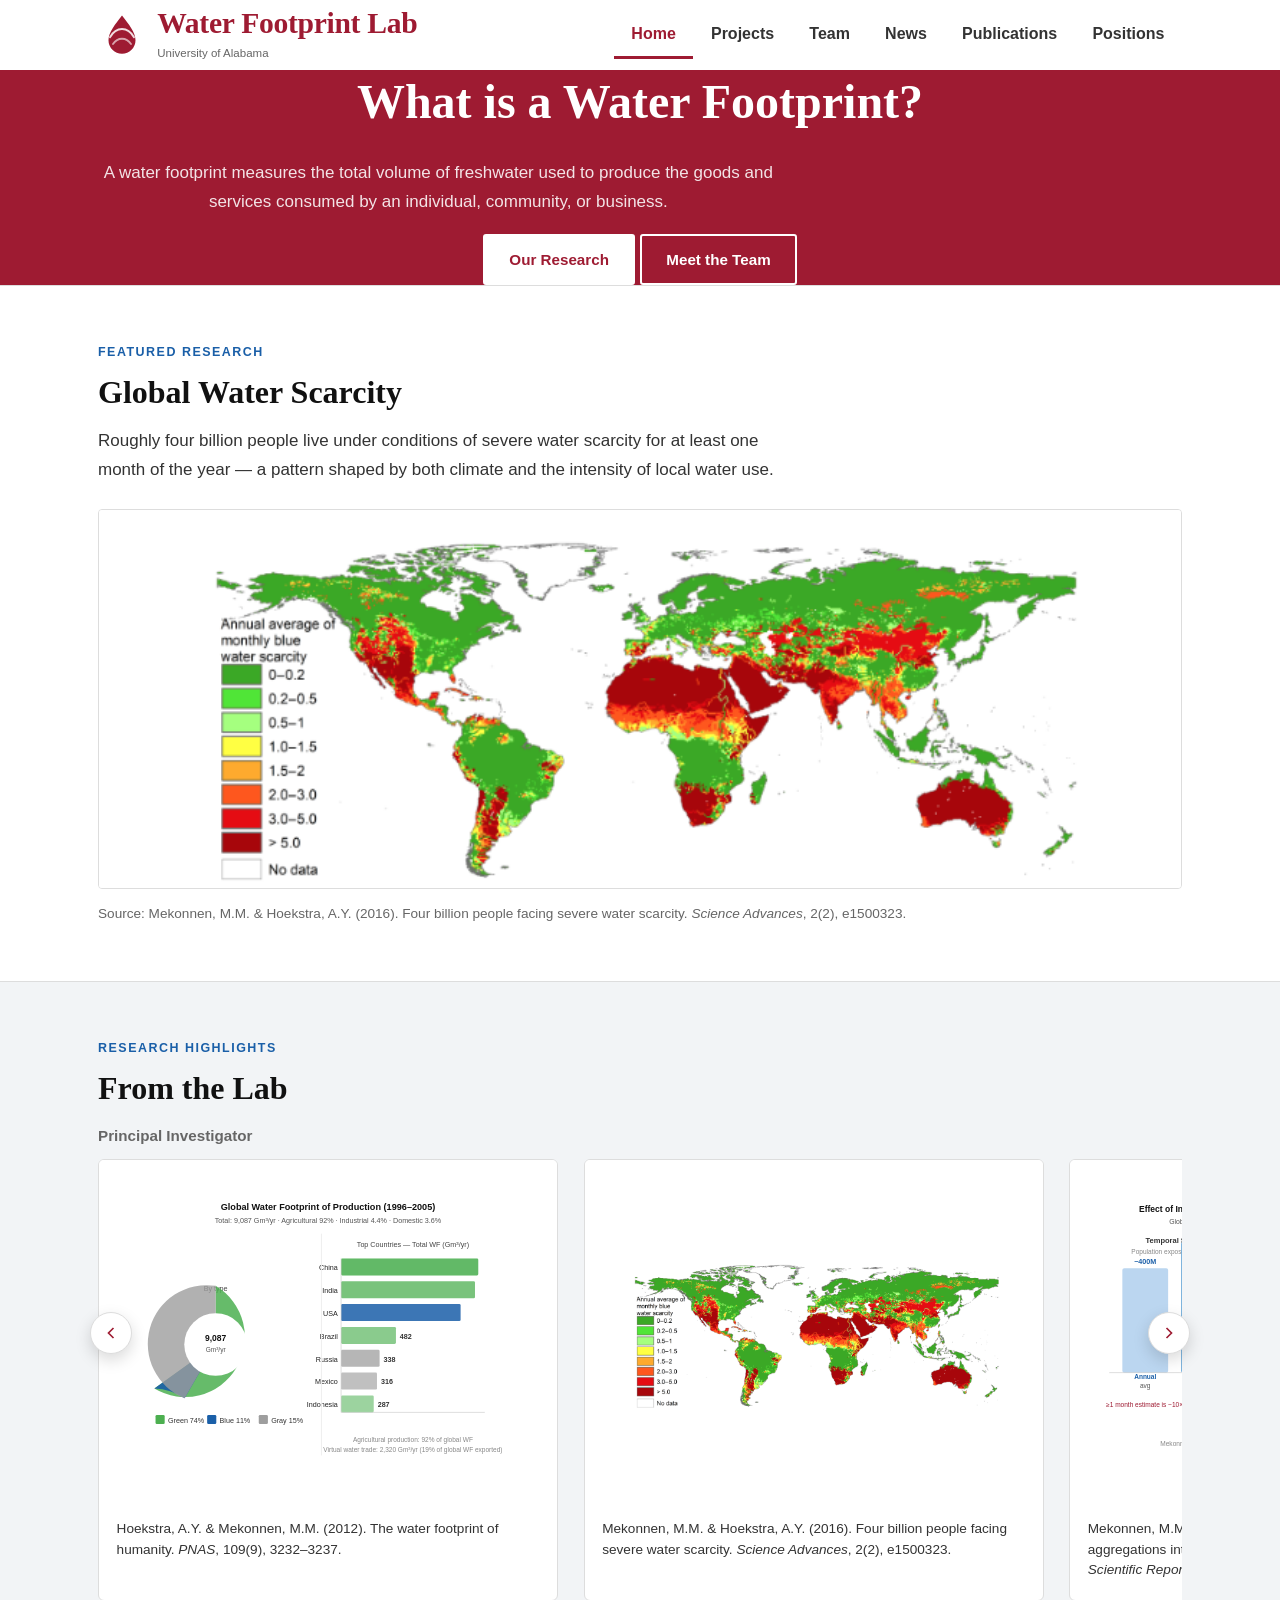
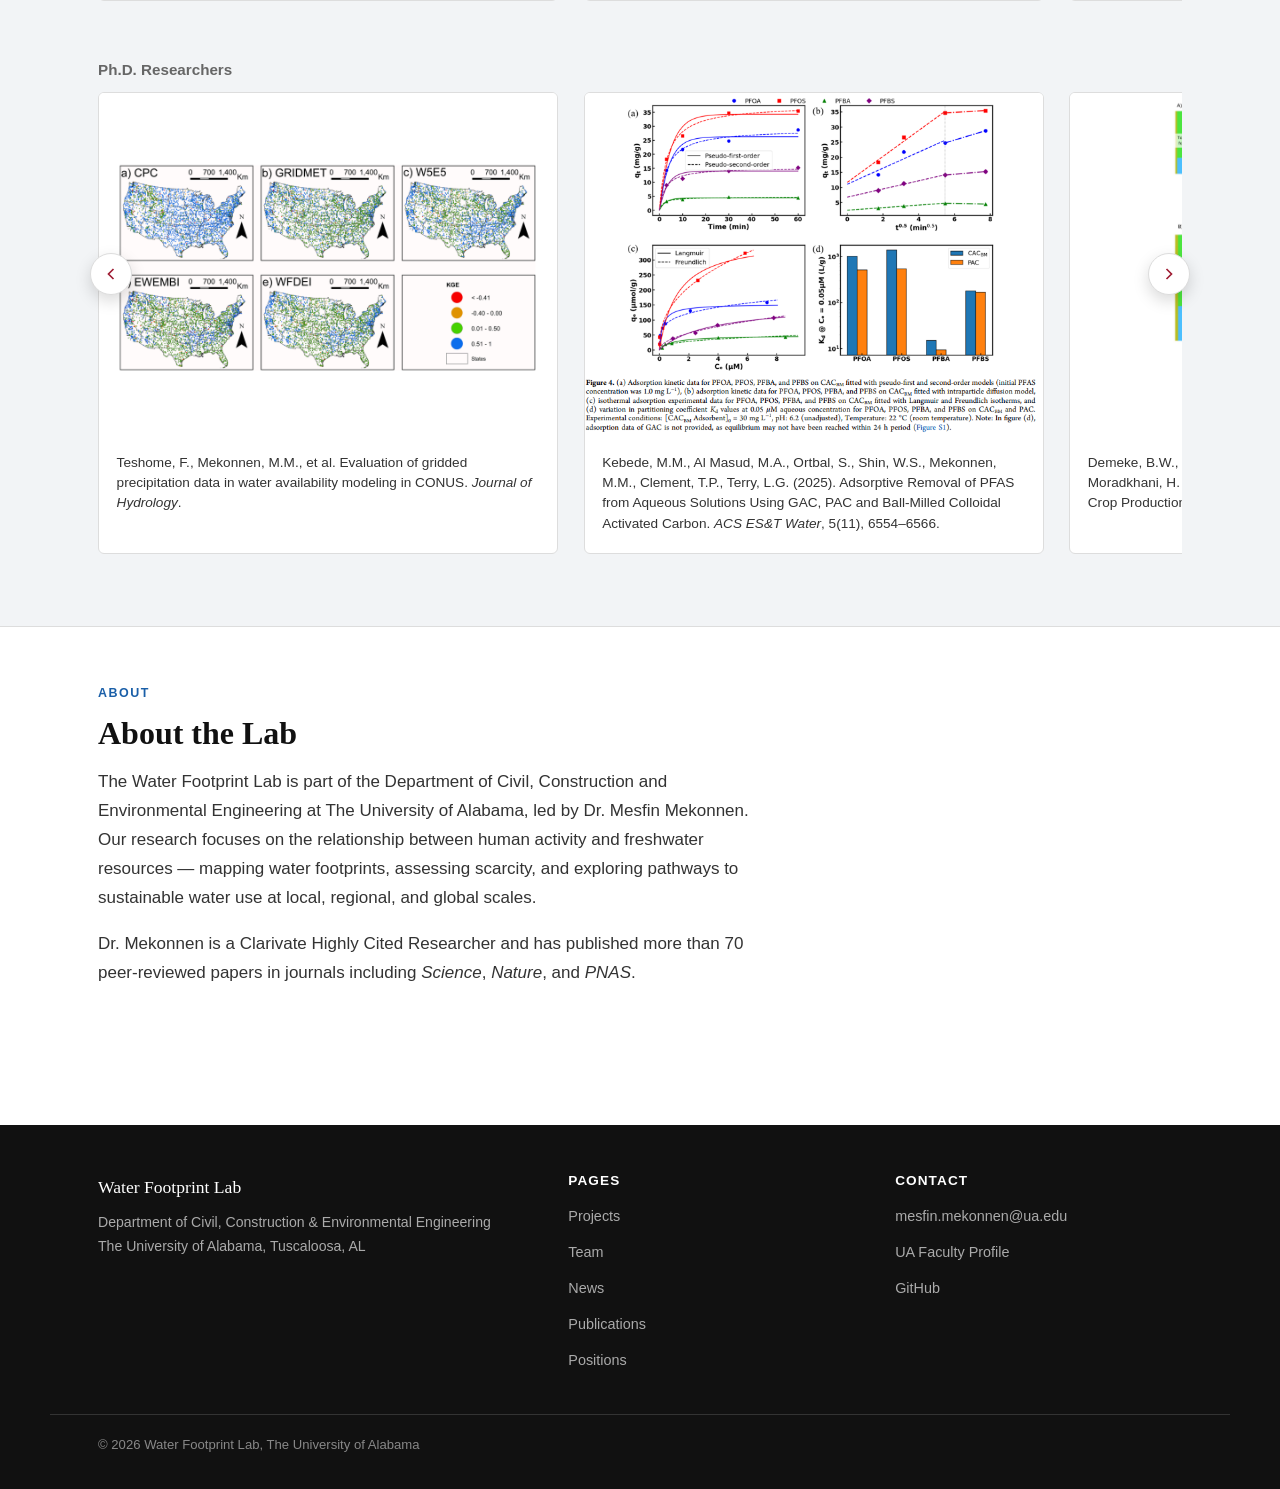
==== commit 4cd591c9: "Codes are updated for home sectios" ====
--- a/index.html
+++ b/index.html
@@ -42,8 +42,8 @@
   <!-- HERO -->
   <section class="hero">
     <div class="wrap" style="text-align:center;">
-      <h1>Water Footprint Lab</h1>
-      <p>Mapping freshwater use across the planet — and what it means for water security, ecosystems, and people.</p>
+      <h1 style="color:#ffffff;">What is a Water Footprint?</h1>
+      <p style="color:rgba(255,255,255,0.88);">A water footprint measures the total volume of freshwater used to produce the goods and services consumed by an individual, community, or business.</p>
       <div class="hero-btns">
         <a class="btn" href="projects.html">Our Research</a>
         <a class="btn btn-outline" href="team.html">Meet the Team</a>
--- a/css/style.css
+++ b/css/style.css
@@ -103,10 +103,10 @@
   gap: 0.7rem;
   text-decoration: none;
 }
-.brand-mark { width: 36px; height: 36px; flex-shrink: 0; }
+.brand-mark { width: 48px; height: 48px; flex-shrink: 0; }
 .brand-name {
   font-family: var(--font-head);
-  font-size: 1.45rem;
+  font-size: 1.85rem;
   font-weight: bold;
   color: var(--crimson);
   letter-spacing: -0.01em;
@@ -170,30 +170,82 @@
 }
 
 /* =========================================================================
-   Hero
+   Hero — animated impact stats
    ========================================================================= */
 .hero {
   background: var(--crimson);
-  color: var(--white);
-  padding: 4rem 0 3.5rem;
+  padding: 0;
+  overflow: hidden;
+  position: relative;
+}
+.hero-slides {
+  display: flex;
+  width: 300%;
+  animation: heroSlide 12s infinite;
+}
+@keyframes heroSlide {
+  0%,28%   { transform: translateX(0); }
+  33%,61%  { transform: translateX(-33.333%); }
+  66%,94%  { transform: translateX(-66.666%); }
+  100%     { transform: translateX(0); }
+}
+.hero-slide {
+  width: 33.333%;
+  padding: clamp(3rem,7vw,5.5rem) 0 clamp(2.5rem,6vw,5rem);
   text-align: center;
-}
-.hero h1 {
-  color: var(--white);
-  font-size: clamp(2rem, 5vw, 3.2rem);
-  margin-bottom: 0.8rem;
-}
-.hero p {
-  color: #C8DAEE;
-  font-size: 1.12rem;
-  max-width: 58ch;
-  margin: 0 auto 2rem;
-}
-.hero-btns {
-  display: flex;
-  gap: 1rem;
+  display: flex;
+  align-items: center;
   justify-content: center;
-  flex-wrap: wrap;
+  flex-direction: column;
+}
+.hero-stat {
+  font-family: var(--font-head);
+  font-size: clamp(4.5rem, 12vw, 9rem);
+  font-weight: bold;
+  color: #ffffff;
+  line-height: 1;
+  margin-bottom: 0.2em;
+  letter-spacing: -0.03em;
+}
+.hero-stat-label {
+  font-size: clamp(1rem, 2.5vw, 1.5rem);
+  color: oklab(100% 0 -0.00011);
+  max-width: 600px;
+  margin: 0 auto 0.6rem;
+  line-height: 1.4;
+  font-family: var(--font-body);
+}
+.hero-stat-source {
+  font-size: 0.8rem;
+  color: hwb(0 100% 0% / 0.945);
+  font-style: italic;
+  margin-top: 0.2rem;
+}
+/* Dot indicators -->
+.hero-dots {
+  position: absolute;
+  bottom: 1rem;
+  left: 50%;
+  transform: translateX(-50%);
+  display: flex;
+  gap: 0.5rem;
+}
+.hero-dot {
+  width: 8px; height: 8px;
+  border-radius: 50%;
+  background: rgba(255,255,255,0.4);
+}
+.hero-dot:nth-child(1) { animation: dotActive 12s infinite 0s; }
+.hero-dot:nth-child(2) { animation: dotActive 12s infinite 4s; }
+.hero-dot:nth-child(3) { animation: dotActive 12s infinite 8s; }
+@keyframes dotActive {
+  0%,28%  { background: rgba(255,255,255,0.95); }
+  33%,100%{ background: rgba(255,255,255,0.35); }
+}
+@media (prefers-reduced-motion: reduce) {
+  .hero-slides { animation: none; }
+  .hero-slide:not(:first-child) { display: none; }
+  .hero-dots { display: none; }
 }
 
 /* =========================================================================
@@ -717,4 +769,44 @@
    Utility / State
    ========================================================================= */
 .state-msg { color: var(--gray-mid); font-size: 0.9rem; padding: 1rem 0; }
-.divider { border: none; border-top: 1px solid var(--border); margin: 2.5rem 0; }+.divider { border: none; border-top: 1px solid var(--border); margin: 2.5rem 0; }
+
+/* =========================================================================
+   Positions page — contact / apply band
+   ========================================================================= */
+.contact-band {
+  background: var(--crimson);
+  color: #fff;
+  border-radius: 6px;
+  padding: 2.4rem 2.6rem;
+  margin-top: 2.4rem;
+}
+.contact-band h3 { color: #fff; margin-bottom: 0.4rem; font-size: 1.3rem; }
+.contact-band p  { color: rgba(255,255,255,0.88); margin-bottom: 1.2rem; max-width: none; }
+.contact-band .btn-white {
+  display: inline-block;
+  padding: 0.7em 1.6em;
+  font-weight: bold;
+  font-size: 0.95rem;
+  background: #fff;
+  color: var(--crimson);
+  border: 2px solid #fff;
+  border-radius: 3px;
+  text-decoration: none;
+  margin-right: 0.8rem;
+  margin-bottom: 0.5rem;
+}
+.contact-band .btn-white:hover { background: var(--crimson-light); }
+.contact-band .btn-outline-white {
+  display: inline-block;
+  padding: 0.7em 1.6em;
+  font-weight: bold;
+  font-size: 0.95rem;
+  background: transparent;
+  color: #fff;
+  border: 2px solid rgba(255,255,255,0.7);
+  border-radius: 3px;
+  text-decoration: none;
+  margin-bottom: 0.5rem;
+}
+.contact-band .btn-outline-white:hover { background: rgba(255,255,255,0.15); }
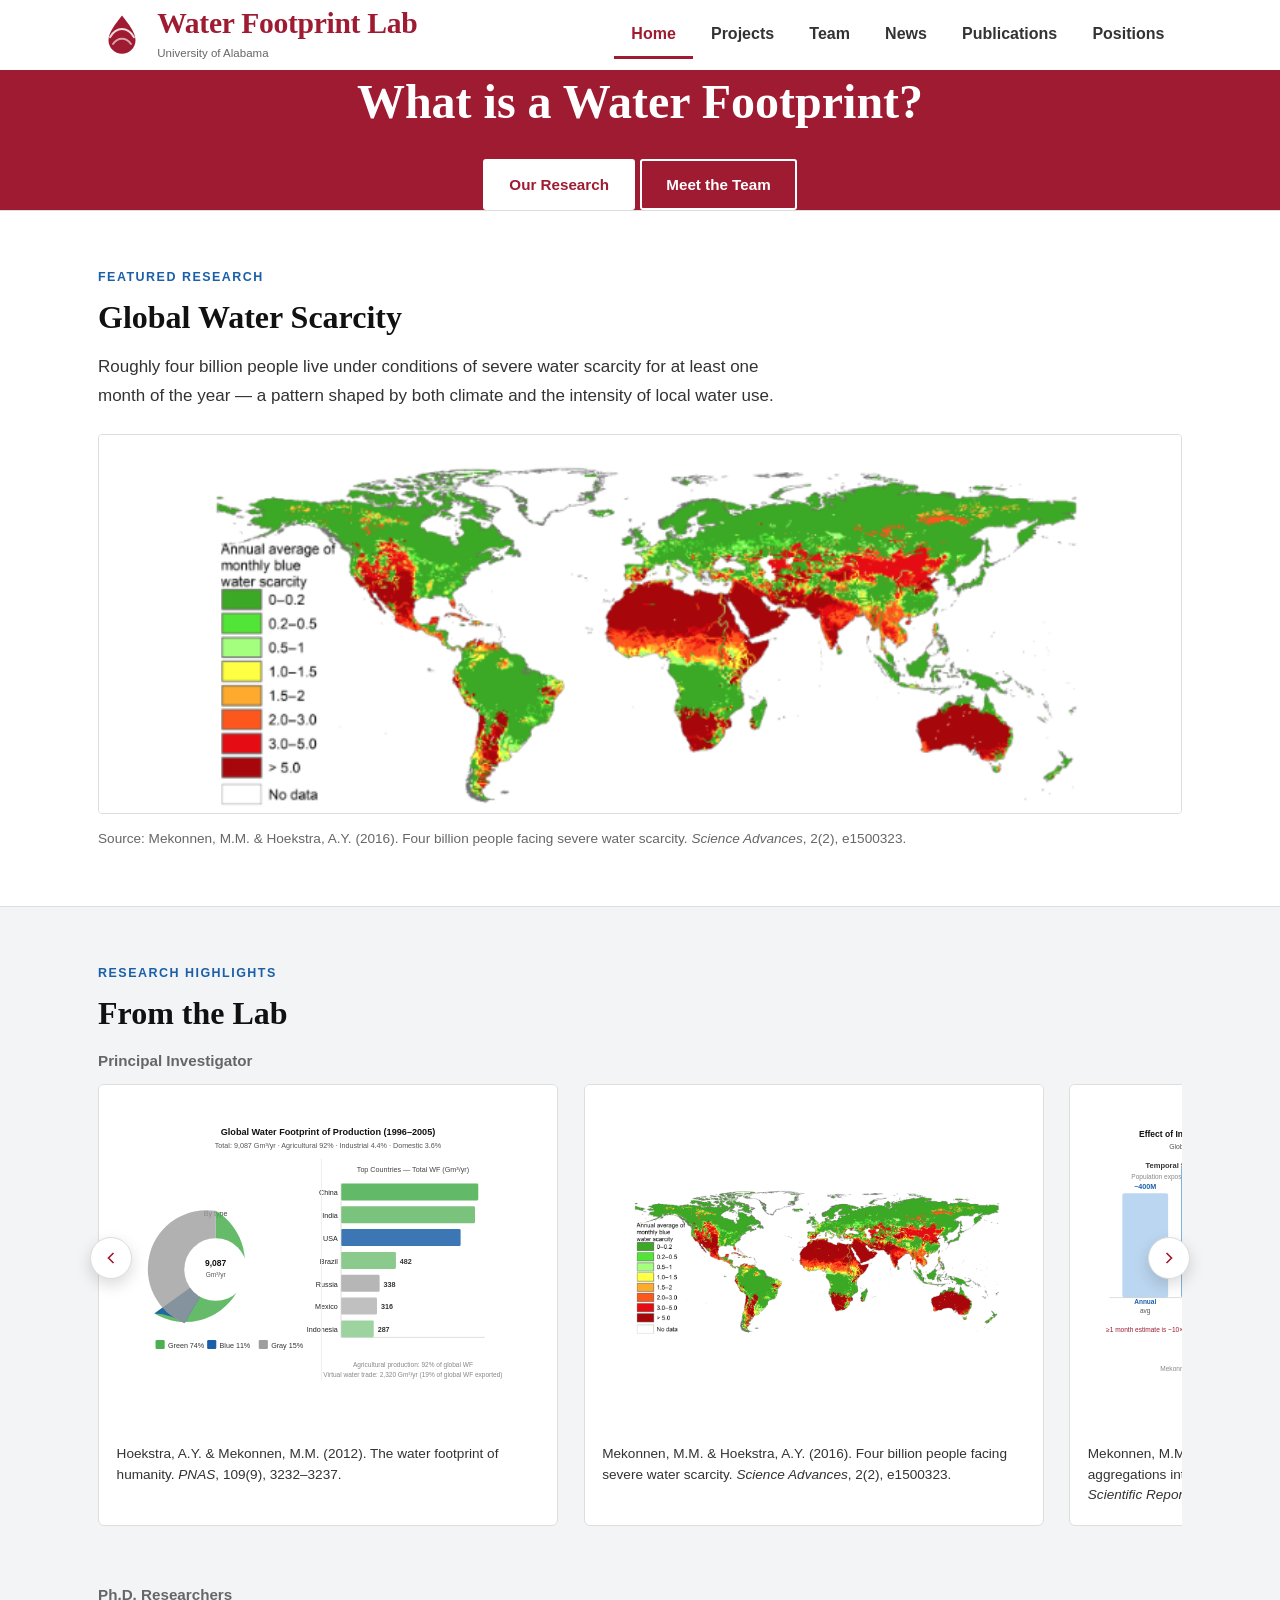
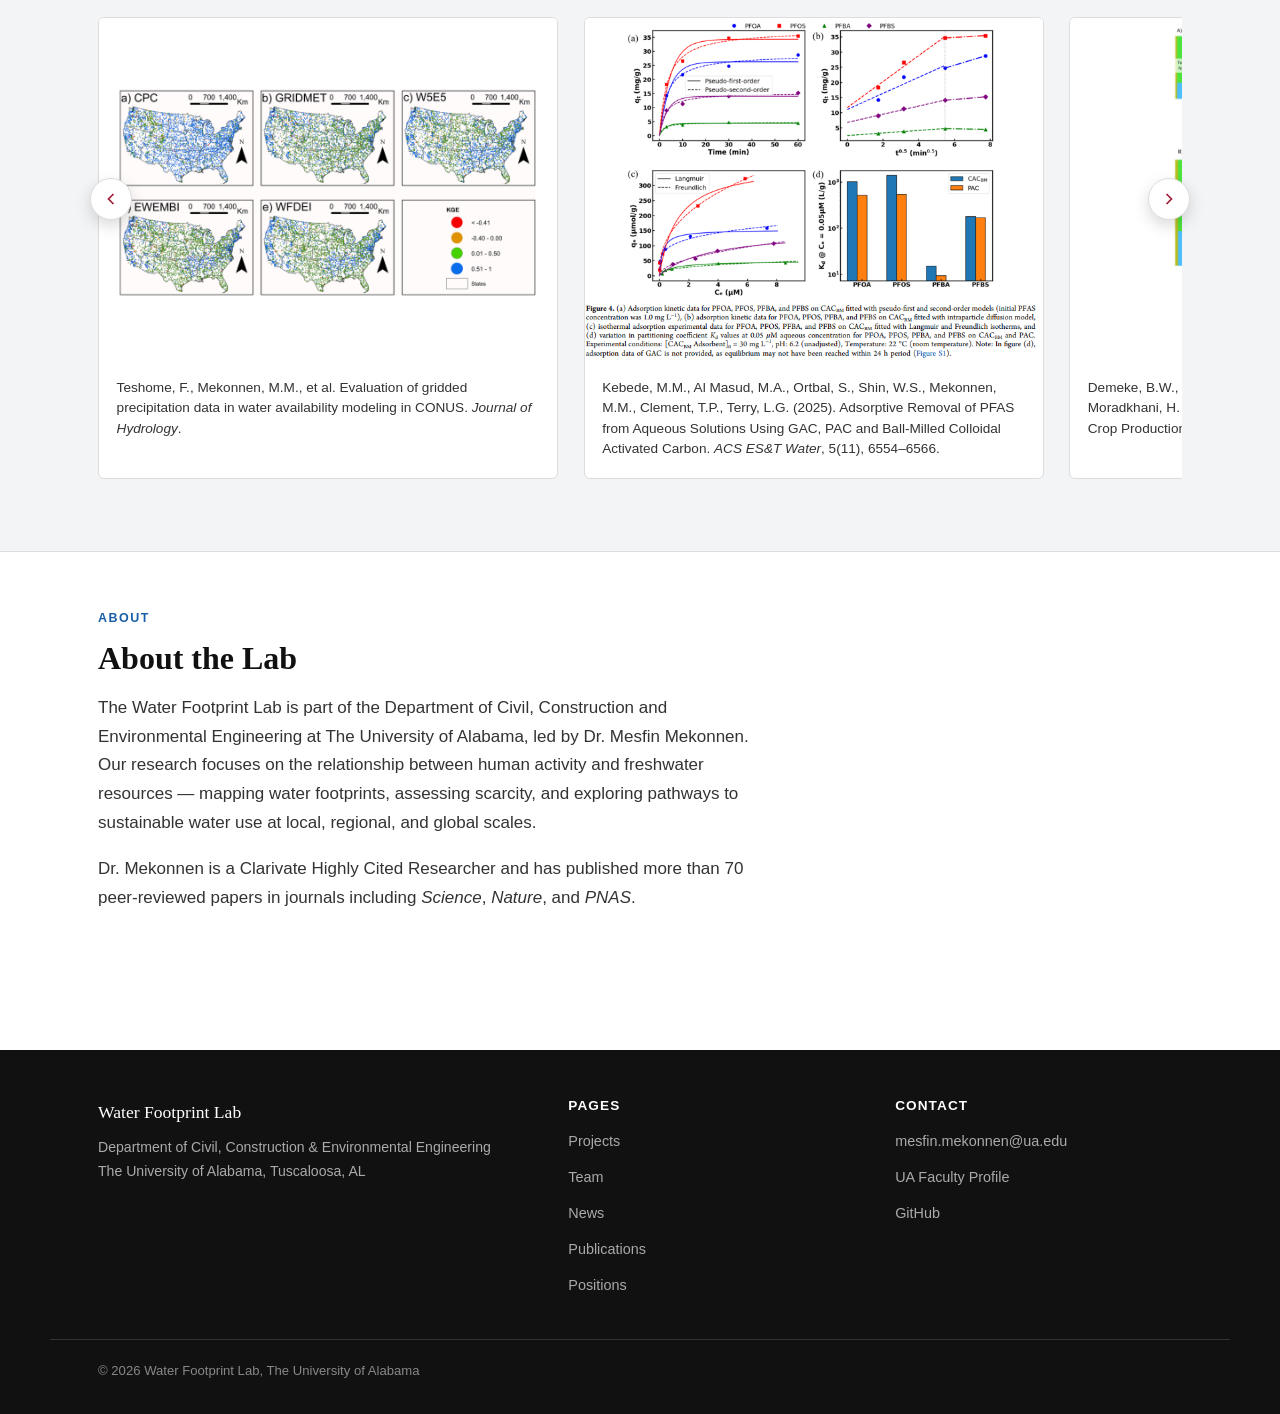
==== commit f380df7d: "Codes are updated for home sectios" ====
--- a/index.html
+++ b/index.html
@@ -43,14 +43,13 @@
   <section class="hero">
     <div class="wrap" style="text-align:center;">
       <h1 style="color:#ffffff;">What is a Water Footprint?</h1>
-      <p style="color:rgba(255,255,255,0.88);">A water footprint measures the total volume of freshwater used to produce the goods and services consumed by an individual, community, or business.</p>
       <div class="hero-btns">
         <a class="btn" href="projects.html">Our Research</a>
         <a class="btn btn-outline" href="team.html">Meet the Team</a>
       </div>
     </div>
   </section>
-
+ 
   <!-- FEATURED FIGURE -->
   <section class="section">
     <div class="wrap">
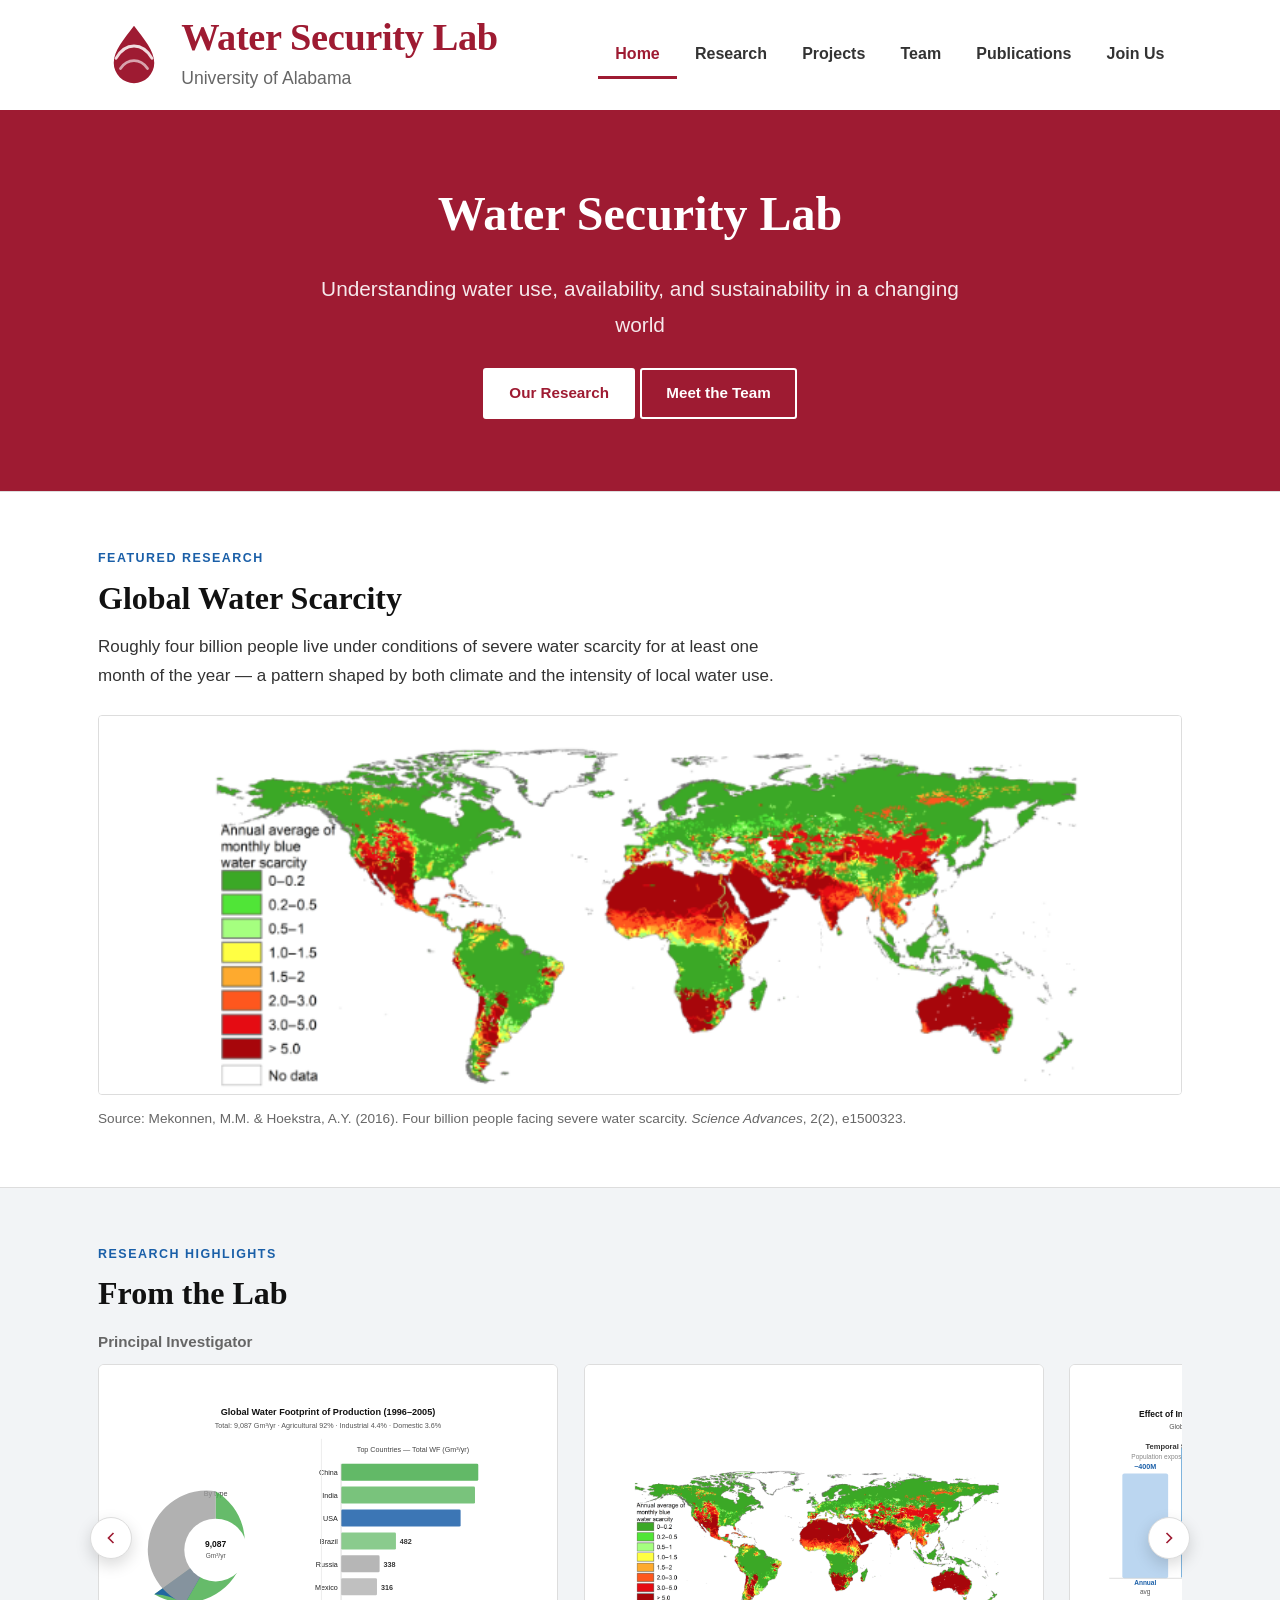
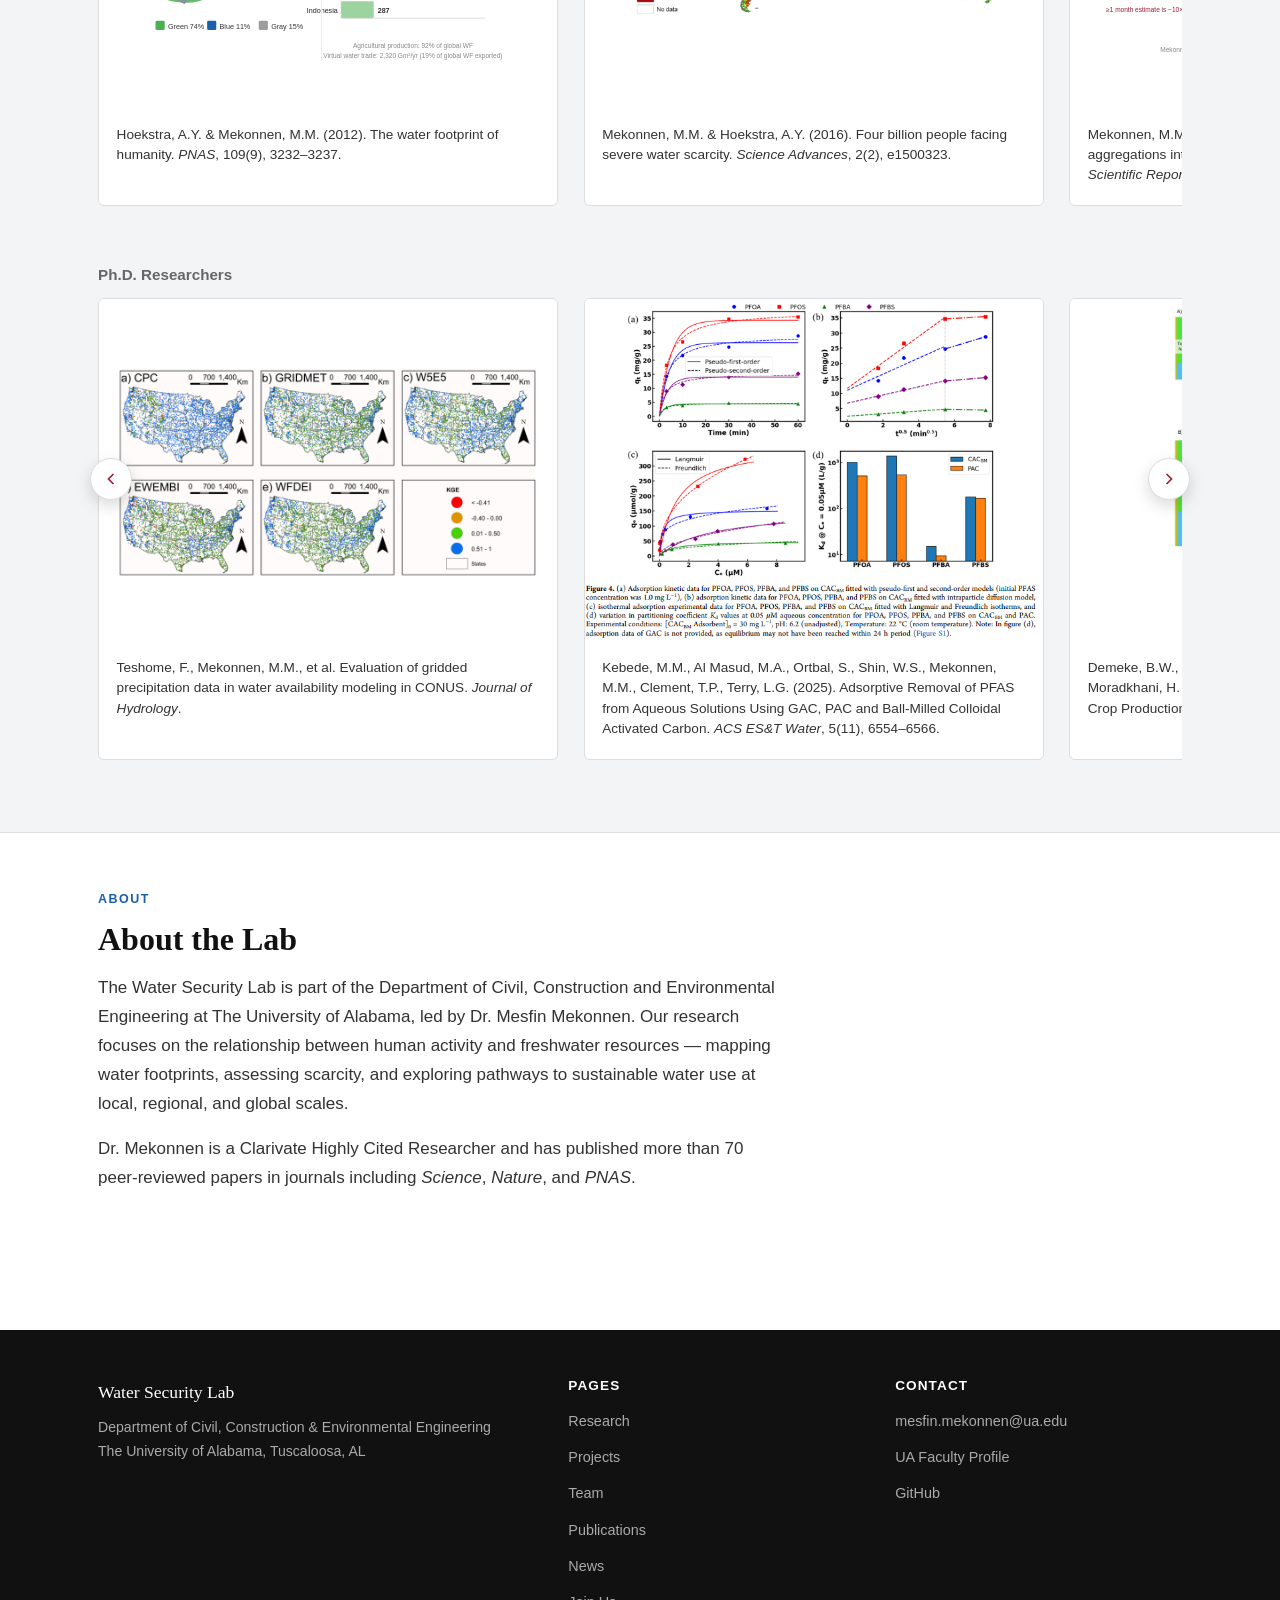
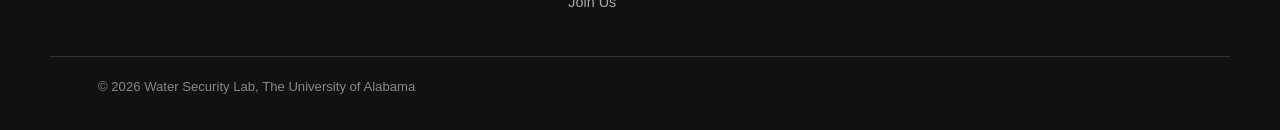
==== commit 730ca678: "website structures are updated" ====
--- a/index.html
+++ b/index.html
@@ -3,8 +3,8 @@
 <head>
 <meta charset="UTF-8">
 <meta name="viewport" content="width=device-width, initial-scale=1.0">
-<title>Water Footprint Lab — University of Alabama</title>
-<meta name="description" content="The Water Footprint Lab at the University of Alabama studies global water footprints, water scarcity, and the food-energy-water nexus, led by Dr. Mesfin Mekonnen.">
+<title>Water Security Lab — University of Alabama</title>
+<meta name="description" content="The Water Security Lab at the University of Alabama, led by Dr. Mesfin Mekonnen. Understanding water use, availability, and sustainability in a changing world.">
 <link rel="icon" href="assets/img/favicon.svg" type="image/svg+xml">
 <link rel="stylesheet" href="css/style.css">
 </head>
@@ -19,7 +19,7 @@
         <path d="M20 44c3-4.5 7-7 12-7s9 2.5 12 7" fill="none" stroke="#FFFFFF" stroke-width="2.5" stroke-linecap="round" opacity="0.6"/>
       </svg>
       <span>
-        <span class="brand-name">Water Footprint Lab</span>
+        <span class="brand-name">Water Security Lab</span>
         <span class="brand-sub">University of Alabama</span>
       </span>
     </a>
@@ -28,11 +28,11 @@
     </button>
     <ul class="nav-links">
       <li><a href="index.html">Home</a></li>
+      <li><a href="research.html">Research</a></li>
       <li><a href="projects.html">Projects</a></li>
       <li><a href="team.html">Team</a></li>
-      <li><a href="news.html">News</a></li>
       <li><a href="publications.html">Publications</a></li>
-      <li><a href="positions.html">Positions</a></li>
+      <li><a href="positions.html">Join Us</a></li>
     </ul>
   </div>
 </header>
@@ -41,10 +41,11 @@
 
   <!-- HERO -->
   <section class="hero">
-    <div class="wrap" style="text-align:center;">
-      <h1 style="color:#ffffff;">What is a Water Footprint?</h1>
+    <div class="wrap" style="text-align:center; padding-top:clamp(2.5rem,6vw,4.5rem); padding-bottom:clamp(2.5rem,6vw,4.5rem);">
+      <h1 style="color:#ffffff;">Water Security Lab</h1>
+      <p style="color:rgba(255,255,255,0.9); font-size:clamp(1rem,2.2vw,1.3rem); max-width:640px; margin:0 auto 1.6rem;">Understanding water use, availability, and sustainability in a changing world</p>
       <div class="hero-btns">
-        <a class="btn" href="projects.html">Our Research</a>
+        <a class="btn" href="research.html">Our Research</a>
         <a class="btn btn-outline" href="team.html">Meet the Team</a>
       </div>
     </div>
@@ -105,7 +106,7 @@
     <div class="wrap">
       <span class="section-label">About</span>
       <h2>About the Lab</h2>
-      <p>The Water Footprint Lab is part of the Department of Civil, Construction and Environmental Engineering at The University of Alabama, led by Dr. Mesfin Mekonnen. Our research focuses on the relationship between human activity and freshwater resources — mapping water footprints, assessing scarcity, and exploring pathways to sustainable water use at local, regional, and global scales.</p>
+      <p>The Water Security Lab is part of the Department of Civil, Construction and Environmental Engineering at The University of Alabama, led by Dr. Mesfin Mekonnen. Our research focuses on the relationship between human activity and freshwater resources — mapping water footprints, assessing scarcity, and exploring pathways to sustainable water use at local, regional, and global scales.</p>
       <p>Dr. Mekonnen is a Clarivate Highly Cited Researcher and has published more than 70 peer-reviewed papers in journals including <em>Science</em>, <em>Nature</em>, and <em>PNAS</em>.</p>
     </div>
   </section>
@@ -115,17 +116,18 @@
 <footer class="site-footer">
   <div class="footer-inner">
     <div>
-      <span class="footer-name">Water Footprint Lab</span>
+      <span class="footer-name">Water Security Lab</span>
       <p>Department of Civil, Construction & Environmental Engineering<br>The University of Alabama, Tuscaloosa, AL</p>
     </div>
     <div>
       <h4>Pages</h4>
       <ul class="footer-links">
+        <li><a href="research.html">Research</a></li>
         <li><a href="projects.html">Projects</a></li>
         <li><a href="team.html">Team</a></li>
+        <li><a href="publications.html">Publications</a></li>
         <li><a href="news.html">News</a></li>
-        <li><a href="publications.html">Publications</a></li>
-        <li><a href="positions.html">Positions</a></li>
+        <li><a href="positions.html">Join Us</a></li>
       </ul>
     </div>
     <div>
@@ -137,7 +139,7 @@
       </ul>
     </div>
   </div>
-  <div class="footer-bottom">© <span id="yr"></span> Water Footprint Lab, The University of Alabama</div>
+  <div class="footer-bottom">© <span id="yr"></span> Water Security Lab, The University of Alabama</div>
 </footer>
 
 <script src="js/main.js"></script>
--- a/css/style.css
+++ b/css/style.css
@@ -94,7 +94,7 @@
   display: flex;
   align-items: center;
   justify-content: space-between;
-  min-height: 70px;
+  min-height: 110px;
 }
 
 .brand {
@@ -103,10 +103,10 @@
   gap: 0.7rem;
   text-decoration: none;
 }
-.brand-mark { width: 48px; height: 48px; flex-shrink: 0; }
+.brand-mark { width: 72px; height: 72px; flex-shrink: 0; }
 .brand-name {
   font-family: var(--font-head);
-  font-size: 1.85rem;
+  font-size: 2.4rem;
   font-weight: bold;
   color: var(--crimson);
   letter-spacing: -0.01em;
@@ -114,10 +114,10 @@
 }
 .brand-sub {
   font-family: var(--font-body);
-  font-size: 0.72rem;
+  font-size: 1.1rem;
   color: var(--gray-mid);
   display: block;
-  margin-top: 1px;
+  margin-top: 4px;
 }
 
 .nav-links {
@@ -209,7 +209,7 @@
 }
 .hero-stat-label {
   font-size: clamp(1rem, 2.5vw, 1.5rem);
-  color: oklab(100% 0 -0.00011);
+  color: rgba(255,255,255,0.88);
   max-width: 600px;
   margin: 0 auto 0.6rem;
   line-height: 1.4;
@@ -217,7 +217,7 @@
 }
 .hero-stat-source {
   font-size: 0.8rem;
-  color: hwb(0 100% 0% / 0.945);
+  color: rgba(255,255,255,0.55);
   font-style: italic;
   margin-top: 0.2rem;
 }
@@ -462,6 +462,14 @@
 .project-item:last-child { border-bottom: none; }
 .project-item h3 { color: var(--blue-dark); font-size: 1.15rem; margin-bottom: 0.3rem; }
 .project-item p  { color: var(--gray-dark); margin-bottom: 0.5rem; }
+.project-meta { font-size: 0.9rem; color: var(--gray-mid); margin-bottom: 0.35rem; }
+.project-meta strong { color: var(--gray-dark); }
+.project-item .project-meta + p { margin-top: 0.7rem; }
+.project-pubs { font-size: 0.9rem; color: var(--gray-dark); margin-top: 0.5rem; }
+.project-pubs ul { margin: 0.3rem 0 0; padding-left: 1.2rem; }
+.project-pubs li { margin-bottom: 0.25rem; }
+.project-pubs a { color: var(--blue); }
+.project-more { display: inline-block; margin-top: 0.6rem; font-size: 0.9rem; font-weight: bold; color: var(--crimson); }
 .project-tags { display: flex; gap: 0.5rem; flex-wrap: wrap; }
 .tag {
   font-size: 0.75rem;
@@ -809,4 +817,43 @@
   text-decoration: none;
   margin-bottom: 0.5rem;
 }
-.contact-band .btn-outline-white:hover { background: rgba(255,255,255,0.15); }+.contact-band .btn-outline-white:hover { background: rgba(255,255,255,0.15); }
+/* =========================================================================
+   Team — Research Interests toggle + alumni
+   ========================================================================= */
+.team-card { cursor: default; }
+.team-card:hover .team-card-name { text-decoration: none; }
+.interests-toggle {
+  display: inline-flex;
+  align-items: center;
+  gap: 0.35rem;
+  margin: 0 0 0.7rem;
+  padding: 0.35em 0.95em;
+  font-family: var(--font-body);
+  font-size: 0.85rem;
+  font-weight: bold;
+  color: var(--crimson);
+  background: var(--white);
+  border: 1px solid var(--crimson);
+  border-radius: 3px;
+  cursor: pointer;
+  transition: background 0.15s, color 0.15s;
+}
+.interests-toggle:hover,
+.interests-toggle:focus-visible { background: var(--crimson); color: var(--white); }
+.interests-toggle .caret { display: inline-block; transition: transform 0.15s; }
+.interests-toggle[aria-expanded="true"] .caret { transform: rotate(180deg); }
+.interests-panel {
+  text-align: left;
+  font-size: 0.92rem;
+  color: var(--gray-dark);
+  background: var(--white);
+  border-left: 3px solid var(--crimson);
+  padding: 0.7rem 0.9rem;
+  margin-bottom: 0.8rem;
+  max-width: 340px;
+}
+.interests-panel p { margin: 0; }
+.alumni-area { font-size: 0.9rem; color: var(--gray-dark); max-width: 300px; margin: 0 auto 0.5rem; }
+.alumni-position { font-size: 0.88rem; color: var(--gray-mid); margin: 0 auto 0.6rem; }
+.team-grid { align-items: start; }
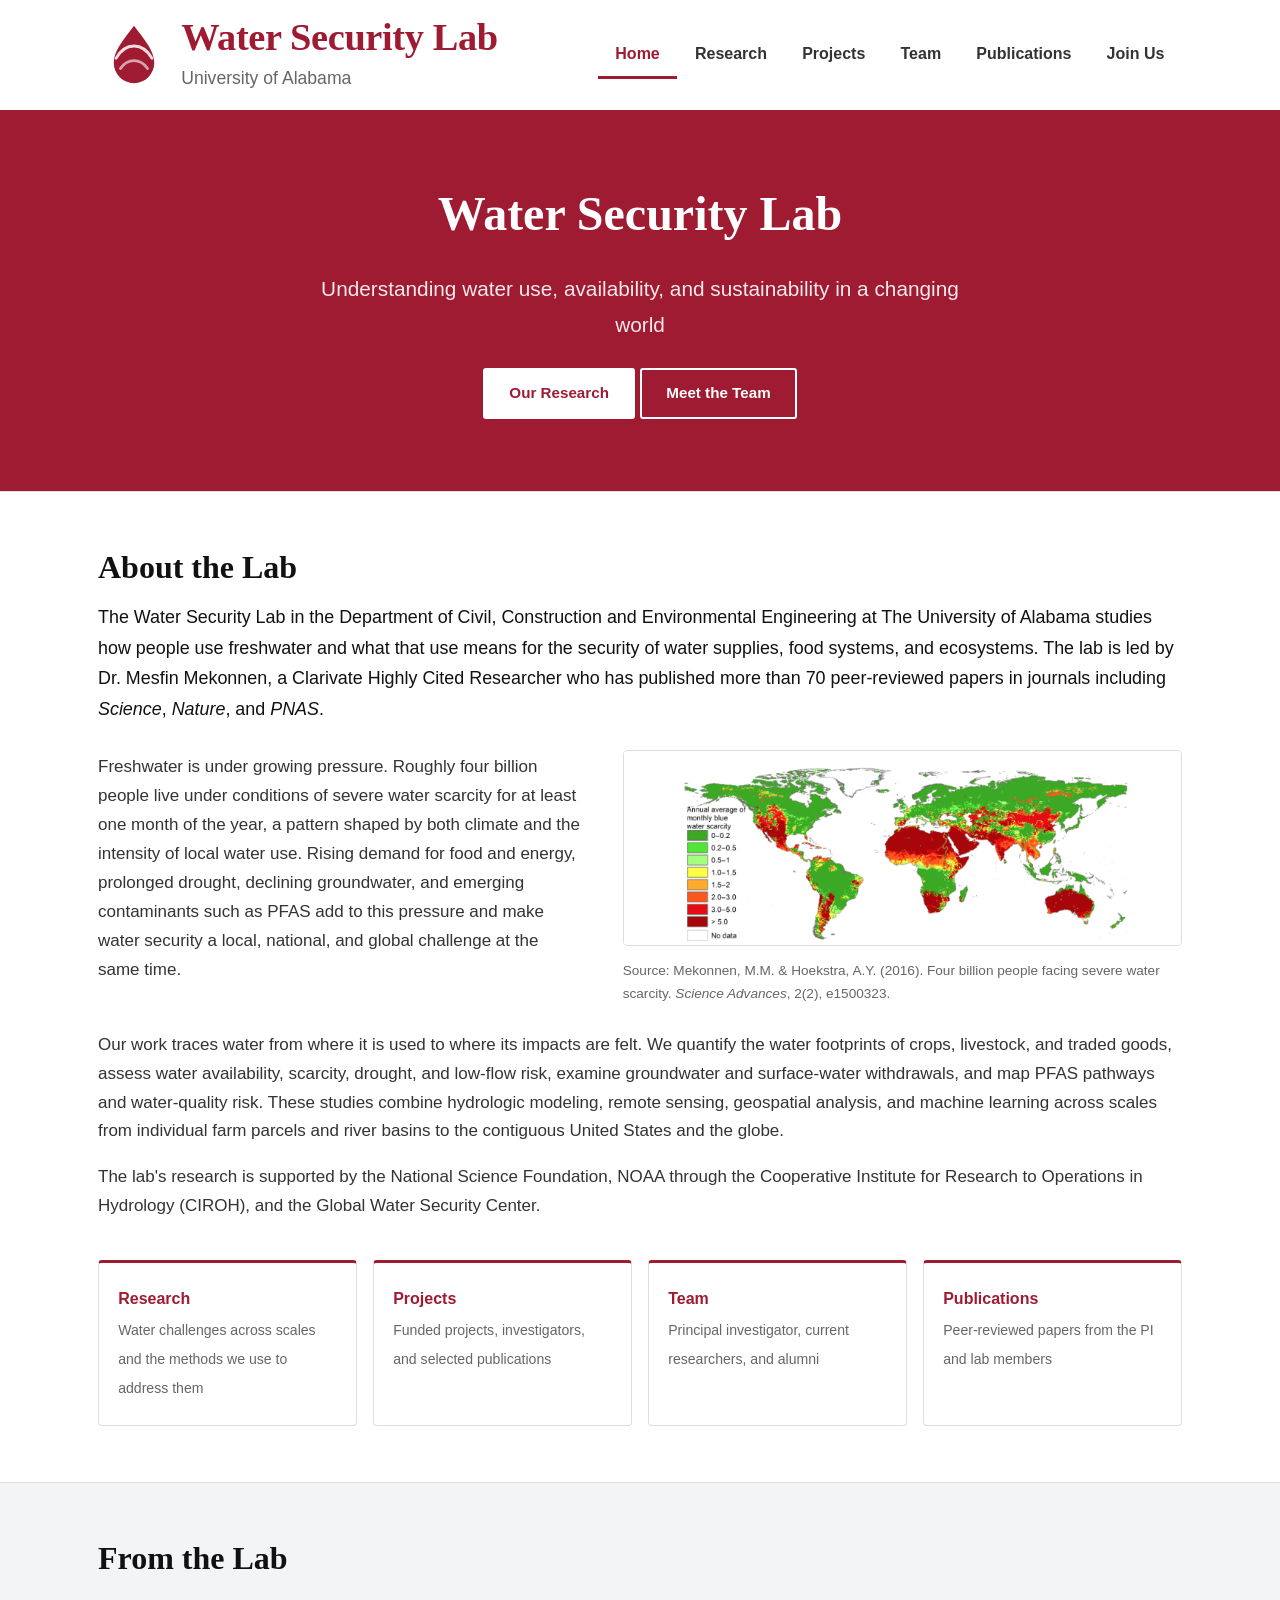
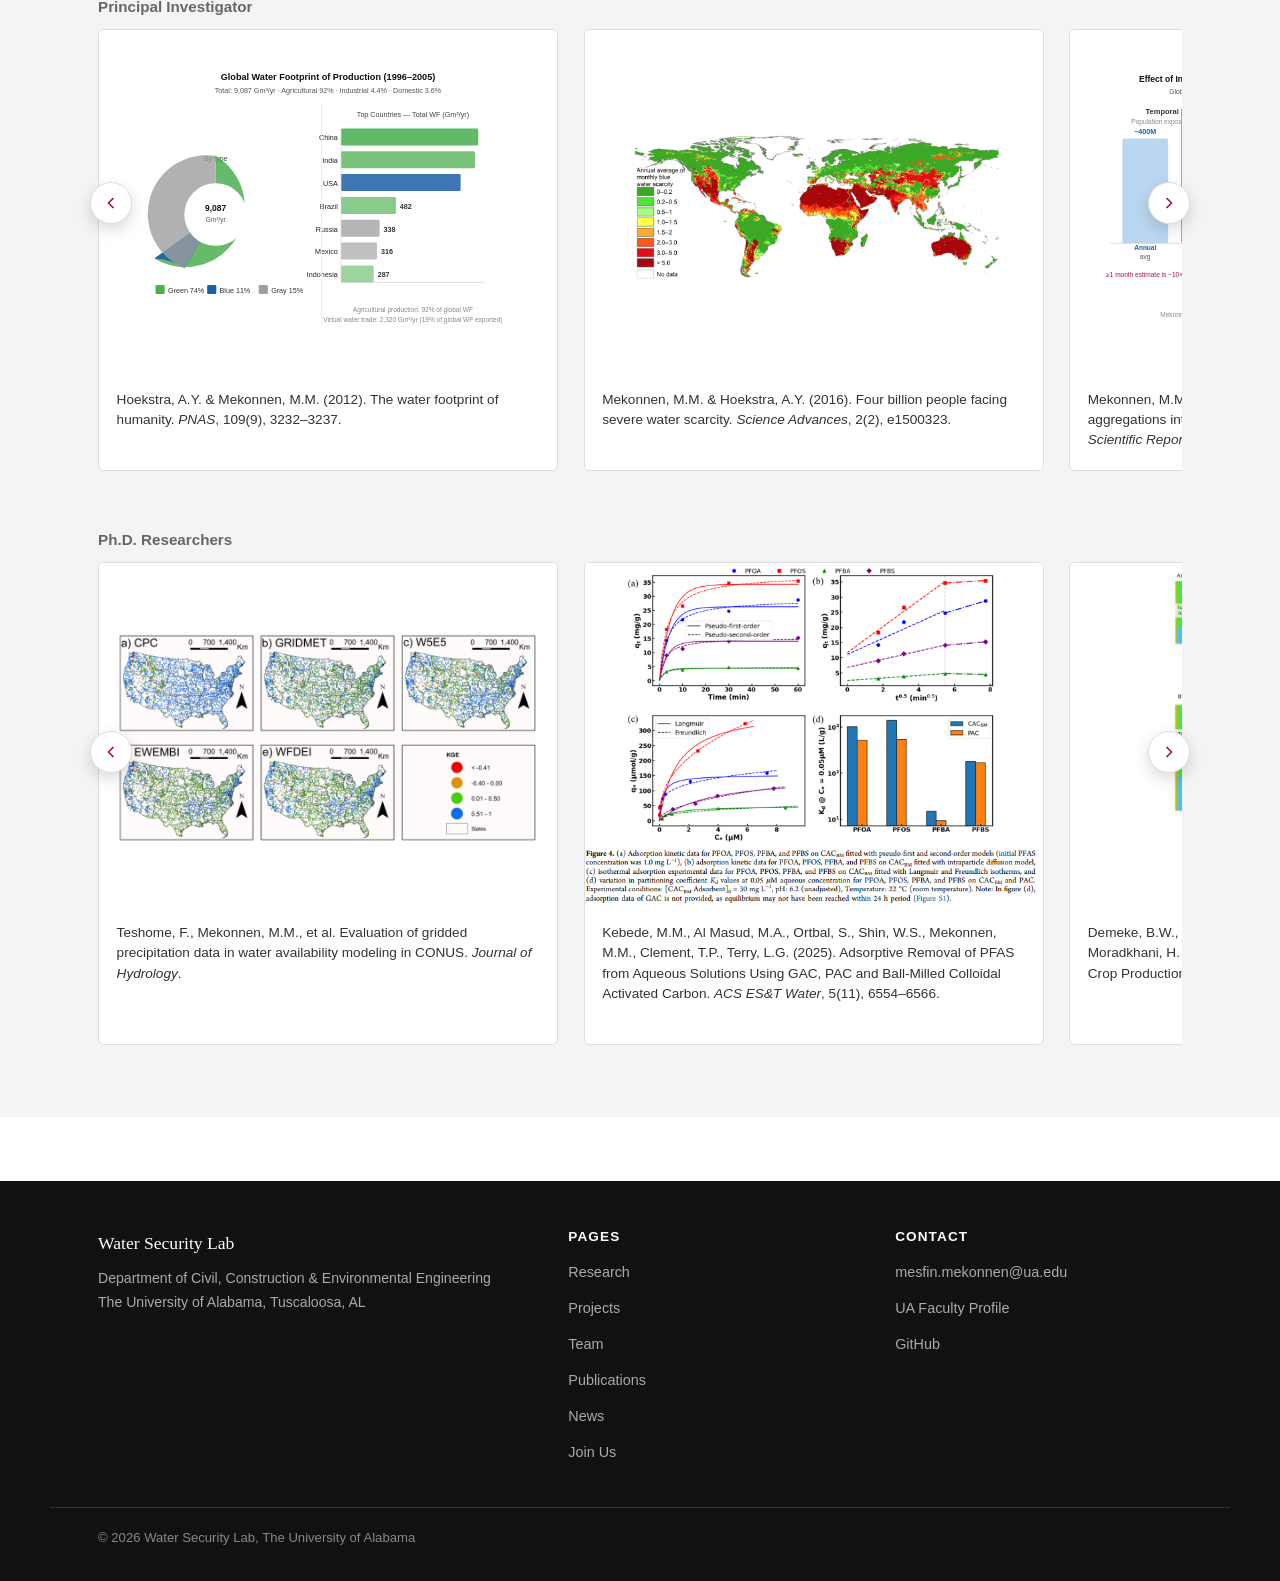
==== commit 98ba6d45: "website structures are updated" ====
--- a/index.html
+++ b/index.html
@@ -51,25 +51,38 @@
     </div>
   </section>
  
-  <!-- FEATURED FIGURE -->
+  <!-- ABOUT THE LAB -->
   <section class="section">
     <div class="wrap">
-      <span class="section-label">Featured Research</span>
-      <h2>Global Water Scarcity</h2>
-      <p>Roughly four billion people live under conditions of severe water scarcity for at least one month of the year — a pattern shaped by both climate and the intensity of local water use.</p>
-      <figure style="margin-top:1.5rem;">
+      <h2>About the Lab</h2>
+      <p class="about-lead">The Water Security Lab in the Department of Civil, Construction and Environmental Engineering at The University of Alabama studies how people use freshwater and what that use means for the security of water supplies, food systems, and ecosystems. The lab is led by Dr. Mesfin Mekonnen, a Clarivate Highly Cited Researcher who has published more than 70 peer-reviewed papers in journals including <em>Science</em>, <em>Nature</em>, and <em>PNAS</em>.</p>
+      <div class="about-grid">
+        <div class="about-text">
+          <p>Freshwater is under growing pressure. Roughly four billion people live under conditions of severe water scarcity for at least one month of the year, a pattern shaped by both climate and the intensity of local water use. Rising demand for food and energy, prolonged drought, declining groundwater, and emerging contaminants such as PFAS add to this pressure and make water security a local, national, and global challenge at the same time.</p>
+        </div>
+        <figure class="about-figure">
         <img src="assets/img/water-scarcity-map.png" alt="World map of annual average monthly blue water scarcity, showing severe scarcity concentrated in the Middle East, South Asia, North Africa, and parts of the western United States, Australia, and China." style="width:100%; height:auto; border:1px solid var(--border); border-radius:4px;">
         <figcaption style="margin-top:0.8rem; font-size:0.85rem; color:var(--gray-mid);">
           Source: Mekonnen, M.M. &amp; Hoekstra, A.Y. (2016). Four billion people facing severe water scarcity. <em>Science Advances</em>, 2(2), e1500323.
         </figcaption>
       </figure>
+      </div>
+      <div class="about-text about-more">
+        <p>Our work traces water from where it is used to where its impacts are felt. We quantify the water footprints of crops, livestock, and traded goods, assess water availability, scarcity, drought, and low-flow risk, examine groundwater and surface-water withdrawals, and map PFAS pathways and water-quality risk. These studies combine hydrologic modeling, remote sensing, geospatial analysis, and machine learning across scales from individual farm parcels and river basins to the contiguous United States and the globe.</p>
+        <p>The lab's research is supported by the National Science Foundation, NOAA through the Cooperative Institute for Research to Operations in Hydrology (CIROH), and the Global Water Security Center.</p>
+      </div>
+      <div class="quicklinks explore-links">
+        <a class="quicklink-card" href="research.html"><strong>Research</strong><span>Water challenges across scales and the methods we use to address them</span></a>
+        <a class="quicklink-card" href="projects.html"><strong>Projects</strong><span>Funded projects, investigators, and selected publications</span></a>
+        <a class="quicklink-card" href="team.html"><strong>Team</strong><span>Principal investigator, current researchers, and alumni</span></a>
+        <a class="quicklink-card" href="publications.html"><strong>Publications</strong><span>Peer-reviewed papers from the PI and lab members</span></a>
+      </div>
     </div>
   </section>
 
   <!-- RESEARCH HIGHLIGHTS GALLERY -->
   <section class="section section--shaded">
     <div class="wrap">
-      <span class="section-label">Research Highlights</span>
       <h2>From the Lab</h2>
 
       <p style="font-size:0.95rem;color:var(--gray-mid);margin-bottom:0.6rem;font-weight:bold;">Principal Investigator</p>
@@ -98,16 +111,6 @@
         </button>
       </div>
 
-    </div>
-  </section>
-
-  <!-- ABOUT THE LAB -->
-  <section class="section">
-    <div class="wrap">
-      <span class="section-label">About</span>
-      <h2>About the Lab</h2>
-      <p>The Water Security Lab is part of the Department of Civil, Construction and Environmental Engineering at The University of Alabama, led by Dr. Mesfin Mekonnen. Our research focuses on the relationship between human activity and freshwater resources — mapping water footprints, assessing scarcity, and exploring pathways to sustainable water use at local, regional, and global scales.</p>
-      <p>Dr. Mekonnen is a Clarivate Highly Cited Researcher and has published more than 70 peer-reviewed papers in journals including <em>Science</em>, <em>Nature</em>, and <em>PNAS</em>.</p>
     </div>
   </section>
 
--- a/css/style.css
+++ b/css/style.css
@@ -462,14 +462,6 @@
 .project-item:last-child { border-bottom: none; }
 .project-item h3 { color: var(--blue-dark); font-size: 1.15rem; margin-bottom: 0.3rem; }
 .project-item p  { color: var(--gray-dark); margin-bottom: 0.5rem; }
-.project-meta { font-size: 0.9rem; color: var(--gray-mid); margin-bottom: 0.35rem; }
-.project-meta strong { color: var(--gray-dark); }
-.project-item .project-meta + p { margin-top: 0.7rem; }
-.project-pubs { font-size: 0.9rem; color: var(--gray-dark); margin-top: 0.5rem; }
-.project-pubs ul { margin: 0.3rem 0 0; padding-left: 1.2rem; }
-.project-pubs li { margin-bottom: 0.25rem; }
-.project-pubs a { color: var(--blue); }
-.project-more { display: inline-block; margin-top: 0.6rem; font-size: 0.9rem; font-weight: bold; color: var(--crimson); }
 .project-tags { display: flex; gap: 0.5rem; flex-wrap: wrap; }
 .tag {
   font-size: 0.75rem;
@@ -857,3 +849,112 @@
 .alumni-area { font-size: 0.9rem; color: var(--gray-dark); max-width: 300px; margin: 0 auto 0.5rem; }
 .alumni-position { font-size: 0.88rem; color: var(--gray-mid); margin: 0 auto 0.6rem; }
 .team-grid { align-items: start; }
+
+/* =========================================================================
+   Home — About the Lab
+   ========================================================================= */
+.about-lead { font-size: 1.12rem; line-height: 1.7; color: var(--black); max-width: none; margin-bottom: 1.6rem; }
+.about-grid {
+  display: grid;
+  grid-template-columns: minmax(0, 1fr) minmax(0, 1.15fr);
+  gap: 2.4rem;
+  align-items: center;
+}
+.about-more { margin-top: 1.6rem; }
+@media (max-width: 860px) { .about-grid { grid-template-columns: 1fr; } }
+.about-text p { max-width: none; line-height: 1.7; }
+.about-figure { margin: 0; }
+.about-figure img { width: 100%; height: auto; border: 1px solid var(--border); border-radius: 4px; display: block; }
+.about-figure figcaption { margin-top: 0.7rem; font-size: 0.85rem; color: var(--gray-mid); }
+.explore-links { grid-template-columns: repeat(4, 1fr); margin-top: 2.4rem; }
+@media (max-width: 860px) { .explore-links { grid-template-columns: 1fr 1fr; } }
+@media (max-width: 480px) { .explore-links { grid-template-columns: 1fr; } }
+.explore-links .quicklink-card { border-top: 3px solid var(--crimson); }
+.explore-links .quicklink-card strong { color: var(--crimson); }
+.explore-links .quicklink-card:hover { background: var(--crimson-light); border-color: var(--crimson); }
+
+/* =========================================================================
+   Projects — cards
+   ========================================================================= */
+.project-list { gap: 2rem; }
+.project-card {
+  background: var(--white);
+  border: 1px solid var(--border);
+  border-radius: 6px;
+  overflow: hidden;
+  box-shadow: 0 6px 24px -14px rgba(0,0,0,0.25);
+}
+.project-head {
+  background: var(--crimson);
+  color: var(--white);
+  padding: 1.1rem 1.6rem;
+  display: flex;
+  justify-content: space-between;
+  align-items: baseline;
+  gap: 1rem;
+  flex-wrap: wrap;
+}
+.project-head h3 { color: var(--white); margin: 0; font-size: clamp(1.1rem, 2vw, 1.3rem); }
+.project-period { color: rgba(255,255,255,0.88); font-size: 0.92rem; font-weight: bold; white-space: nowrap; }
+.project-body {
+  display: grid;
+  grid-template-columns: minmax(0, 2.3fr) minmax(220px, 1fr);
+  gap: 2rem;
+  padding: 1.6rem;
+}
+@media (max-width: 820px) { .project-body { grid-template-columns: 1fr; gap: 1.2rem; } }
+.project-main p { max-width: none; line-height: 1.7; margin-bottom: 1.2rem; }
+.project-facts {
+  margin: 0;
+  background: var(--gray-light);
+  border-left: 4px solid var(--crimson);
+  border-radius: 4px;
+  padding: 1rem 1.2rem;
+  align-self: start;
+}
+.project-fact + .project-fact { margin-top: 0.85rem; }
+.project-fact dt {
+  font-size: 0.74rem;
+  font-weight: bold;
+  text-transform: uppercase;
+  letter-spacing: 0.08em;
+  color: var(--crimson);
+  margin-bottom: 0.15rem;
+}
+.project-fact dd { margin: 0; font-size: 0.92rem; color: var(--gray-dark); line-height: 1.5; }
+.project-pubs { border-top: 1px solid var(--border); padding-top: 1rem; }
+.project-pubs h4 { font-family: var(--font-body); font-size: 0.95rem; color: var(--black); margin: 0 0 0.6rem; }
+.project-pubs ul { list-style: none; margin: 0; padding: 0; }
+.project-pubs li {
+  font-size: 0.92rem;
+  color: var(--gray-dark);
+  line-height: 1.55;
+  padding-left: 1rem;
+  position: relative;
+  margin-bottom: 0.5rem;
+}
+.project-pubs li::before { content: ""; position: absolute; left: 0; top: 0.6em; width: 6px; height: 6px; border-radius: 50%; background: var(--crimson); }
+.project-pubs a { color: var(--blue-dark); }
+.project-more { display: inline-block; margin-top: 0.4rem; font-size: 0.9rem; font-weight: bold; color: var(--crimson); }
+
+/* =========================================================================
+   Research page
+   ========================================================================= */
+.research-lead { font-size: 1.08rem; line-height: 1.75; max-width: 90ch; }
+.research-lead + .btn { margin-top: 0.6rem; }
+.scale-grid {
+  display: grid;
+  grid-template-columns: repeat(3, 1fr);
+  gap: 1.5rem;
+  margin-top: 1.2rem;
+}
+@media (max-width: 900px) { .scale-grid { grid-template-columns: 1fr; } }
+.scale-card {
+  background: var(--white);
+  border: 1px solid var(--border);
+  border-top: 4px solid var(--crimson);
+  border-radius: 4px;
+  padding: 1.4rem 1.4rem 1.2rem;
+}
+.scale-card h3 { color: var(--crimson); font-size: 1.12rem; margin-bottom: 0.6rem; }
+.scale-card p { font-size: 0.95rem; line-height: 1.7; margin: 0; max-width: none; }
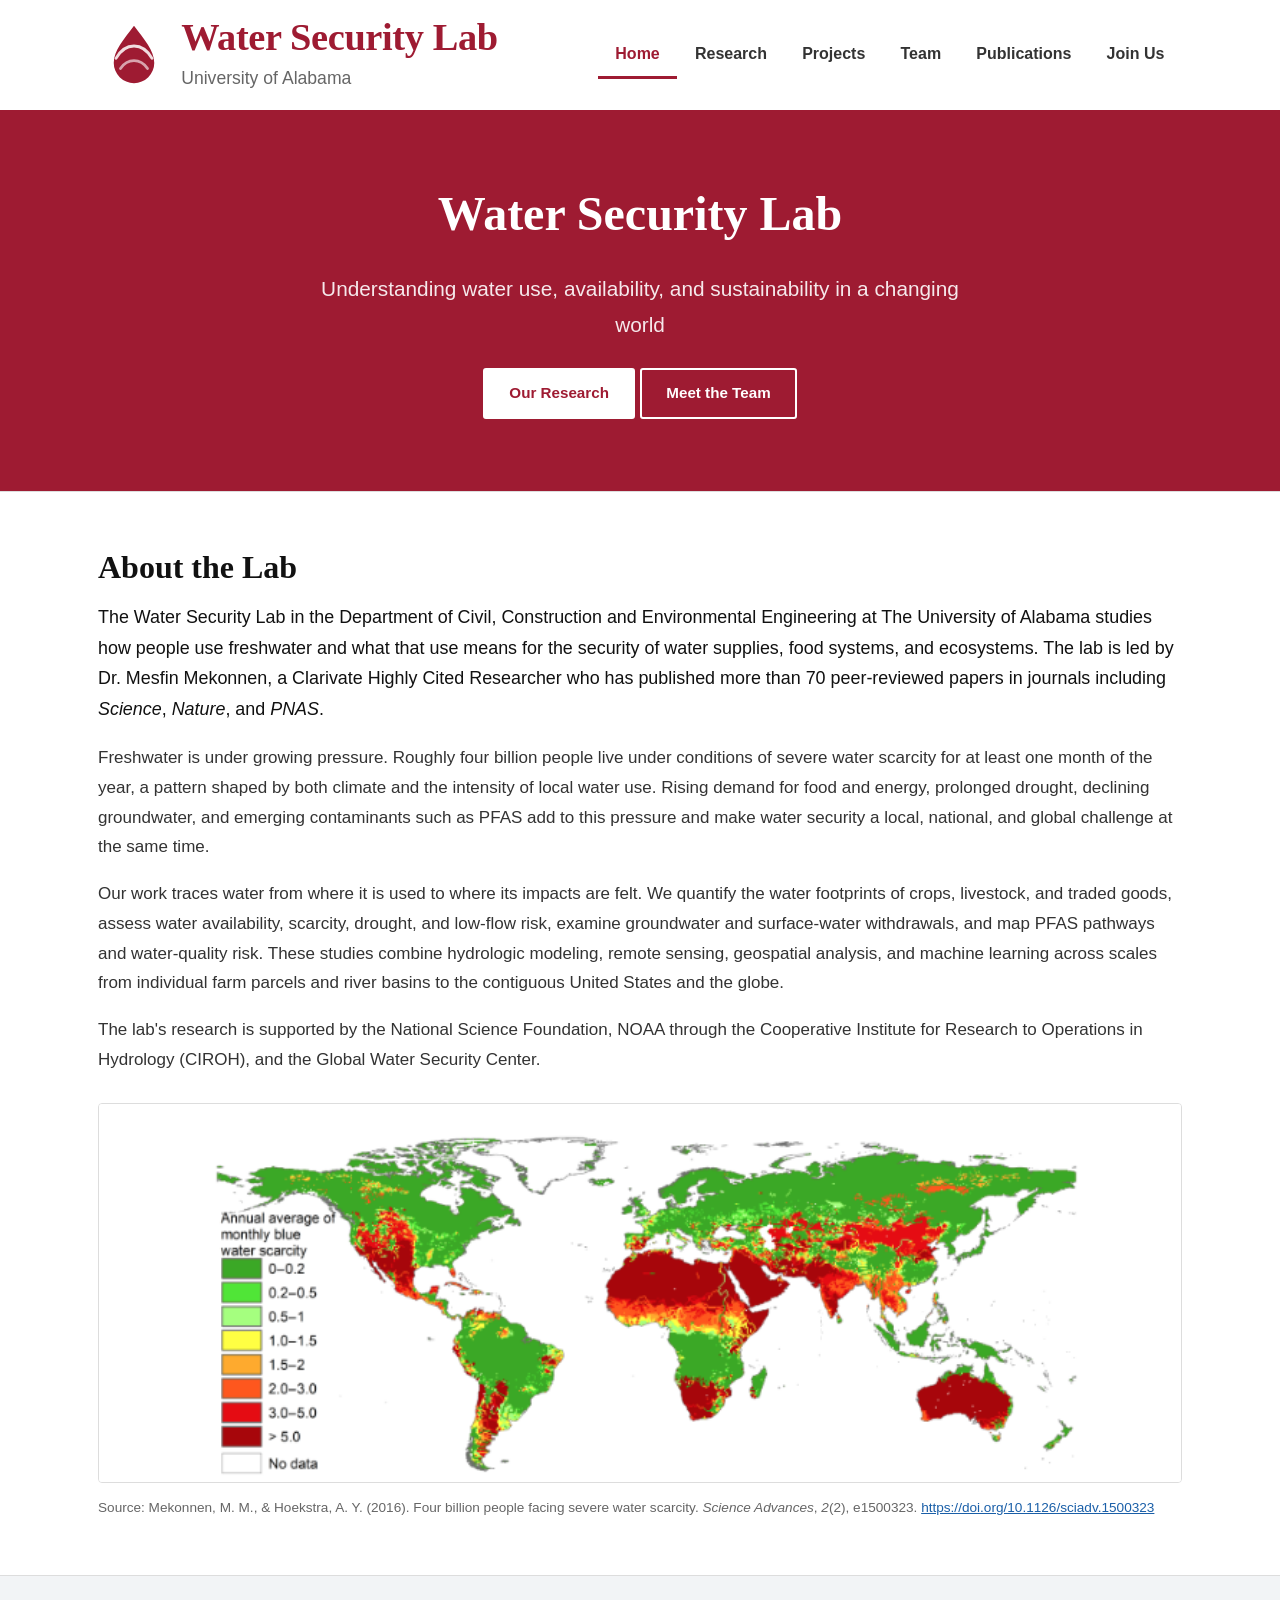
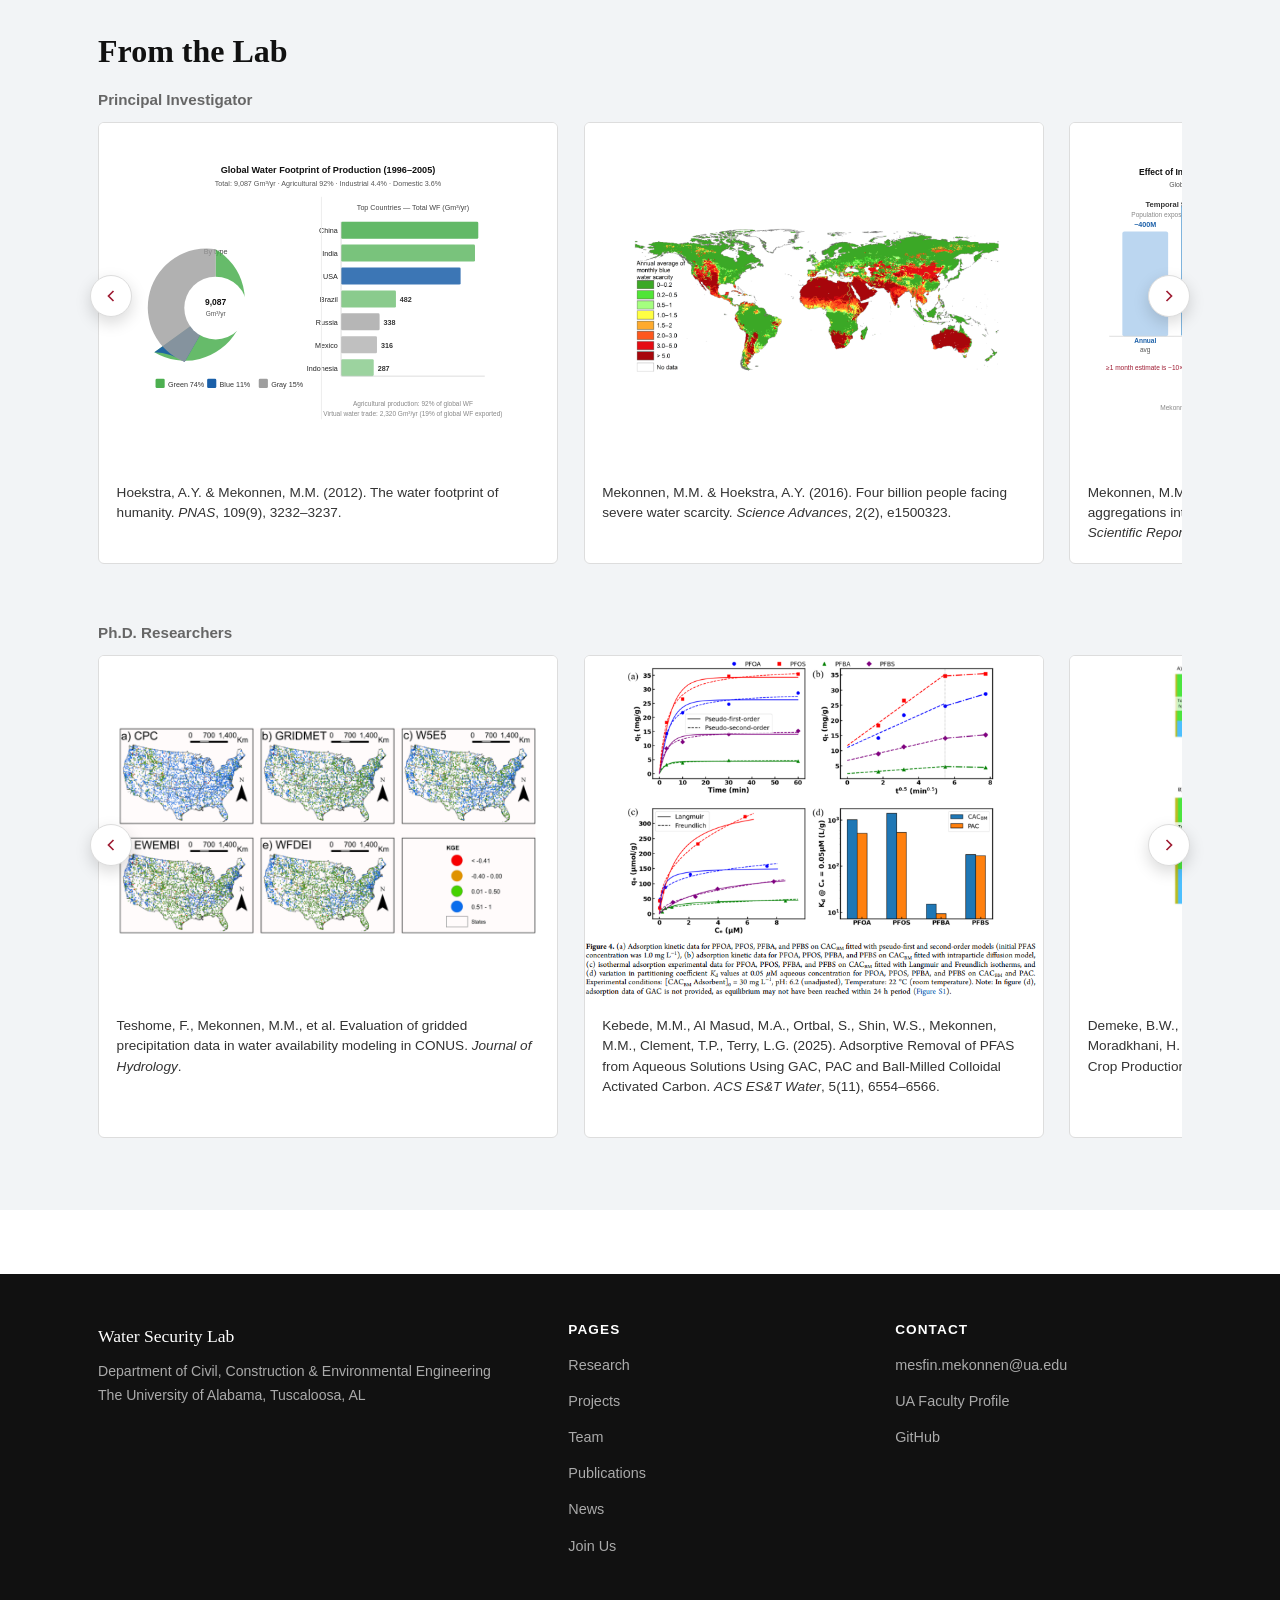
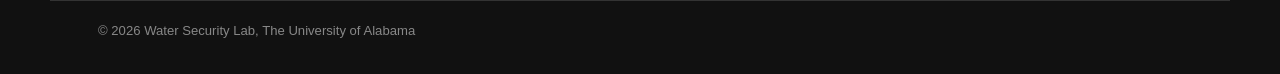
==== commit db6420cf: "website structures are updated" ====
--- a/index.html
+++ b/index.html
@@ -56,27 +56,17 @@
     <div class="wrap">
       <h2>About the Lab</h2>
       <p class="about-lead">The Water Security Lab in the Department of Civil, Construction and Environmental Engineering at The University of Alabama studies how people use freshwater and what that use means for the security of water supplies, food systems, and ecosystems. The lab is led by Dr. Mesfin Mekonnen, a Clarivate Highly Cited Researcher who has published more than 70 peer-reviewed papers in journals including <em>Science</em>, <em>Nature</em>, and <em>PNAS</em>.</p>
-      <div class="about-grid">
-        <div class="about-text">
-          <p>Freshwater is under growing pressure. Roughly four billion people live under conditions of severe water scarcity for at least one month of the year, a pattern shaped by both climate and the intensity of local water use. Rising demand for food and energy, prolonged drought, declining groundwater, and emerging contaminants such as PFAS add to this pressure and make water security a local, national, and global challenge at the same time.</p>
-        </div>
-        <figure class="about-figure">
-        <img src="assets/img/water-scarcity-map.png" alt="World map of annual average monthly blue water scarcity, showing severe scarcity concentrated in the Middle East, South Asia, North Africa, and parts of the western United States, Australia, and China." style="width:100%; height:auto; border:1px solid var(--border); border-radius:4px;">
-        <figcaption style="margin-top:0.8rem; font-size:0.85rem; color:var(--gray-mid);">
-          Source: Mekonnen, M.M. &amp; Hoekstra, A.Y. (2016). Four billion people facing severe water scarcity. <em>Science Advances</em>, 2(2), e1500323.
-        </figcaption>
-      </figure>
-      </div>
-      <div class="about-text about-more">
+      <div class="about-text">
+        <p>Freshwater is under growing pressure. Roughly four billion people live under conditions of severe water scarcity for at least one month of the year, a pattern shaped by both climate and the intensity of local water use. Rising demand for food and energy, prolonged drought, declining groundwater, and emerging contaminants such as PFAS add to this pressure and make water security a local, national, and global challenge at the same time.</p>
         <p>Our work traces water from where it is used to where its impacts are felt. We quantify the water footprints of crops, livestock, and traded goods, assess water availability, scarcity, drought, and low-flow risk, examine groundwater and surface-water withdrawals, and map PFAS pathways and water-quality risk. These studies combine hydrologic modeling, remote sensing, geospatial analysis, and machine learning across scales from individual farm parcels and river basins to the contiguous United States and the globe.</p>
         <p>The lab's research is supported by the National Science Foundation, NOAA through the Cooperative Institute for Research to Operations in Hydrology (CIROH), and the Global Water Security Center.</p>
       </div>
-      <div class="quicklinks explore-links">
-        <a class="quicklink-card" href="research.html"><strong>Research</strong><span>Water challenges across scales and the methods we use to address them</span></a>
-        <a class="quicklink-card" href="projects.html"><strong>Projects</strong><span>Funded projects, investigators, and selected publications</span></a>
-        <a class="quicklink-card" href="team.html"><strong>Team</strong><span>Principal investigator, current researchers, and alumni</span></a>
-        <a class="quicklink-card" href="publications.html"><strong>Publications</strong><span>Peer-reviewed papers from the PI and lab members</span></a>
-      </div>
+      <figure class="about-figure">
+        <img src="assets/img/water-scarcity-map.png" alt="World map of annual average monthly blue water scarcity, showing severe scarcity concentrated in the Middle East, South Asia, North Africa, and parts of the western United States, Australia, and China." style="width:100%; height:auto; border:1px solid var(--border); border-radius:4px;">
+        <figcaption style="margin-top:0.8rem; font-size:0.85rem; color:var(--gray-mid);">
+          Source: Mekonnen, M. M., &amp; Hoekstra, A. Y. (2016). Four billion people facing severe water scarcity. <em>Science Advances</em>, <em>2</em>(2), e1500323. <a href="https://doi.org/10.1126/sciadv.1500323" target="_blank" rel="noopener">https://doi.org/10.1126/sciadv.1500323</a>
+        </figcaption>
+      </figure>
     </div>
   </section>
 
--- a/css/style.css
+++ b/css/style.css
@@ -853,25 +853,11 @@
 /* =========================================================================
    Home — About the Lab
    ========================================================================= */
-.about-lead { font-size: 1.12rem; line-height: 1.7; color: var(--black); max-width: none; margin-bottom: 1.6rem; }
-.about-grid {
-  display: grid;
-  grid-template-columns: minmax(0, 1fr) minmax(0, 1.15fr);
-  gap: 2.4rem;
-  align-items: center;
-}
-.about-more { margin-top: 1.6rem; }
-@media (max-width: 860px) { .about-grid { grid-template-columns: 1fr; } }
-.about-text p { max-width: none; line-height: 1.7; }
-.about-figure { margin: 0; }
+.about-lead { font-size: 1.12rem; line-height: 1.7; color: var(--black); max-width: none; margin-bottom: 1.2rem; }
+.about-text p { max-width: none; line-height: 1.75; }
+.about-figure { margin: 1.8rem 0 0; }
 .about-figure img { width: 100%; height: auto; border: 1px solid var(--border); border-radius: 4px; display: block; }
-.about-figure figcaption { margin-top: 0.7rem; font-size: 0.85rem; color: var(--gray-mid); }
-.explore-links { grid-template-columns: repeat(4, 1fr); margin-top: 2.4rem; }
-@media (max-width: 860px) { .explore-links { grid-template-columns: 1fr 1fr; } }
-@media (max-width: 480px) { .explore-links { grid-template-columns: 1fr; } }
-.explore-links .quicklink-card { border-top: 3px solid var(--crimson); }
-.explore-links .quicklink-card strong { color: var(--crimson); }
-.explore-links .quicklink-card:hover { background: var(--crimson-light); border-color: var(--crimson); }
+.about-figure figcaption a { color: var(--blue); }
 
 /* =========================================================================
    Projects — cards
@@ -940,21 +926,22 @@
 /* =========================================================================
    Research page
    ========================================================================= */
-.research-lead { font-size: 1.08rem; line-height: 1.75; max-width: 90ch; }
-.research-lead + .btn { margin-top: 0.6rem; }
-.scale-grid {
-  display: grid;
-  grid-template-columns: repeat(3, 1fr);
-  gap: 1.5rem;
-  margin-top: 1.2rem;
-}
-@media (max-width: 900px) { .scale-grid { grid-template-columns: 1fr; } }
-.scale-card {
-  background: var(--white);
-  border: 1px solid var(--border);
-  border-top: 4px solid var(--crimson);
-  border-radius: 4px;
-  padding: 1.4rem 1.4rem 1.2rem;
-}
-.scale-card h3 { color: var(--crimson); font-size: 1.12rem; margin-bottom: 0.6rem; }
-.scale-card p { font-size: 0.95rem; line-height: 1.7; margin: 0; max-width: none; }
+.research-lead { font-size: 1.08rem; line-height: 1.75; max-width: none; }
+.research-lead + .btn { margin-top: 0.4rem; }
+.table-scroll { overflow-x: auto; margin-top: 1rem; }
+.research-table { width: 100%; border-collapse: collapse; background: var(--white); font-size: 0.95rem; }
+.research-table th {
+  background: var(--crimson);
+  color: var(--white);
+  text-align: left;
+  padding: 0.75rem 1rem;
+  font-size: 0.85rem;
+  letter-spacing: 0.04em;
+  text-transform: uppercase;
+}
+.research-table td { padding: 0.8rem 1rem; border-bottom: 1px solid var(--border); color: var(--gray-dark); vertical-align: top; }
+.research-table tbody tr:nth-child(even) td { background: var(--gray-light); }
+.research-table td a { color: var(--crimson); font-weight: bold; text-decoration: none; }
+.research-table td a:hover { text-decoration: underline; }
+.research-table .nowrap { white-space: nowrap; }
+.project-card { scroll-margin-top: 130px; }
